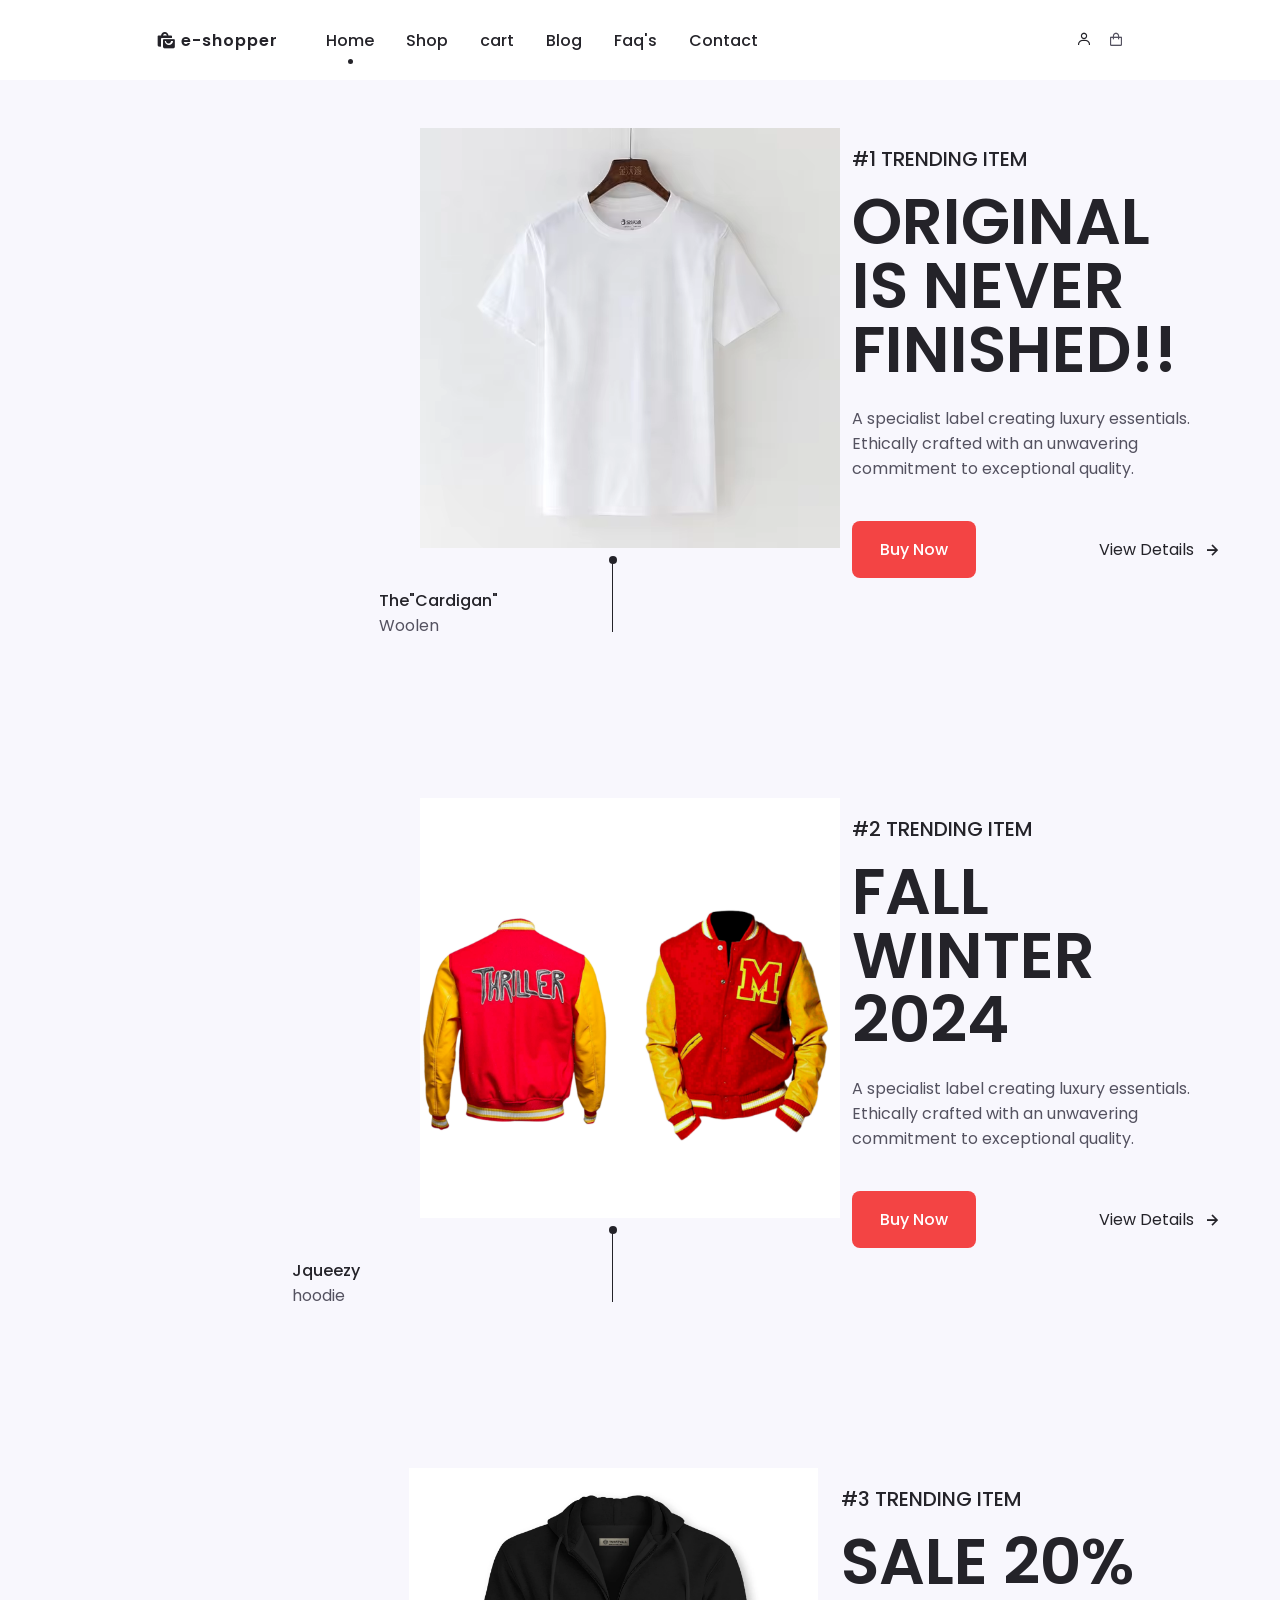
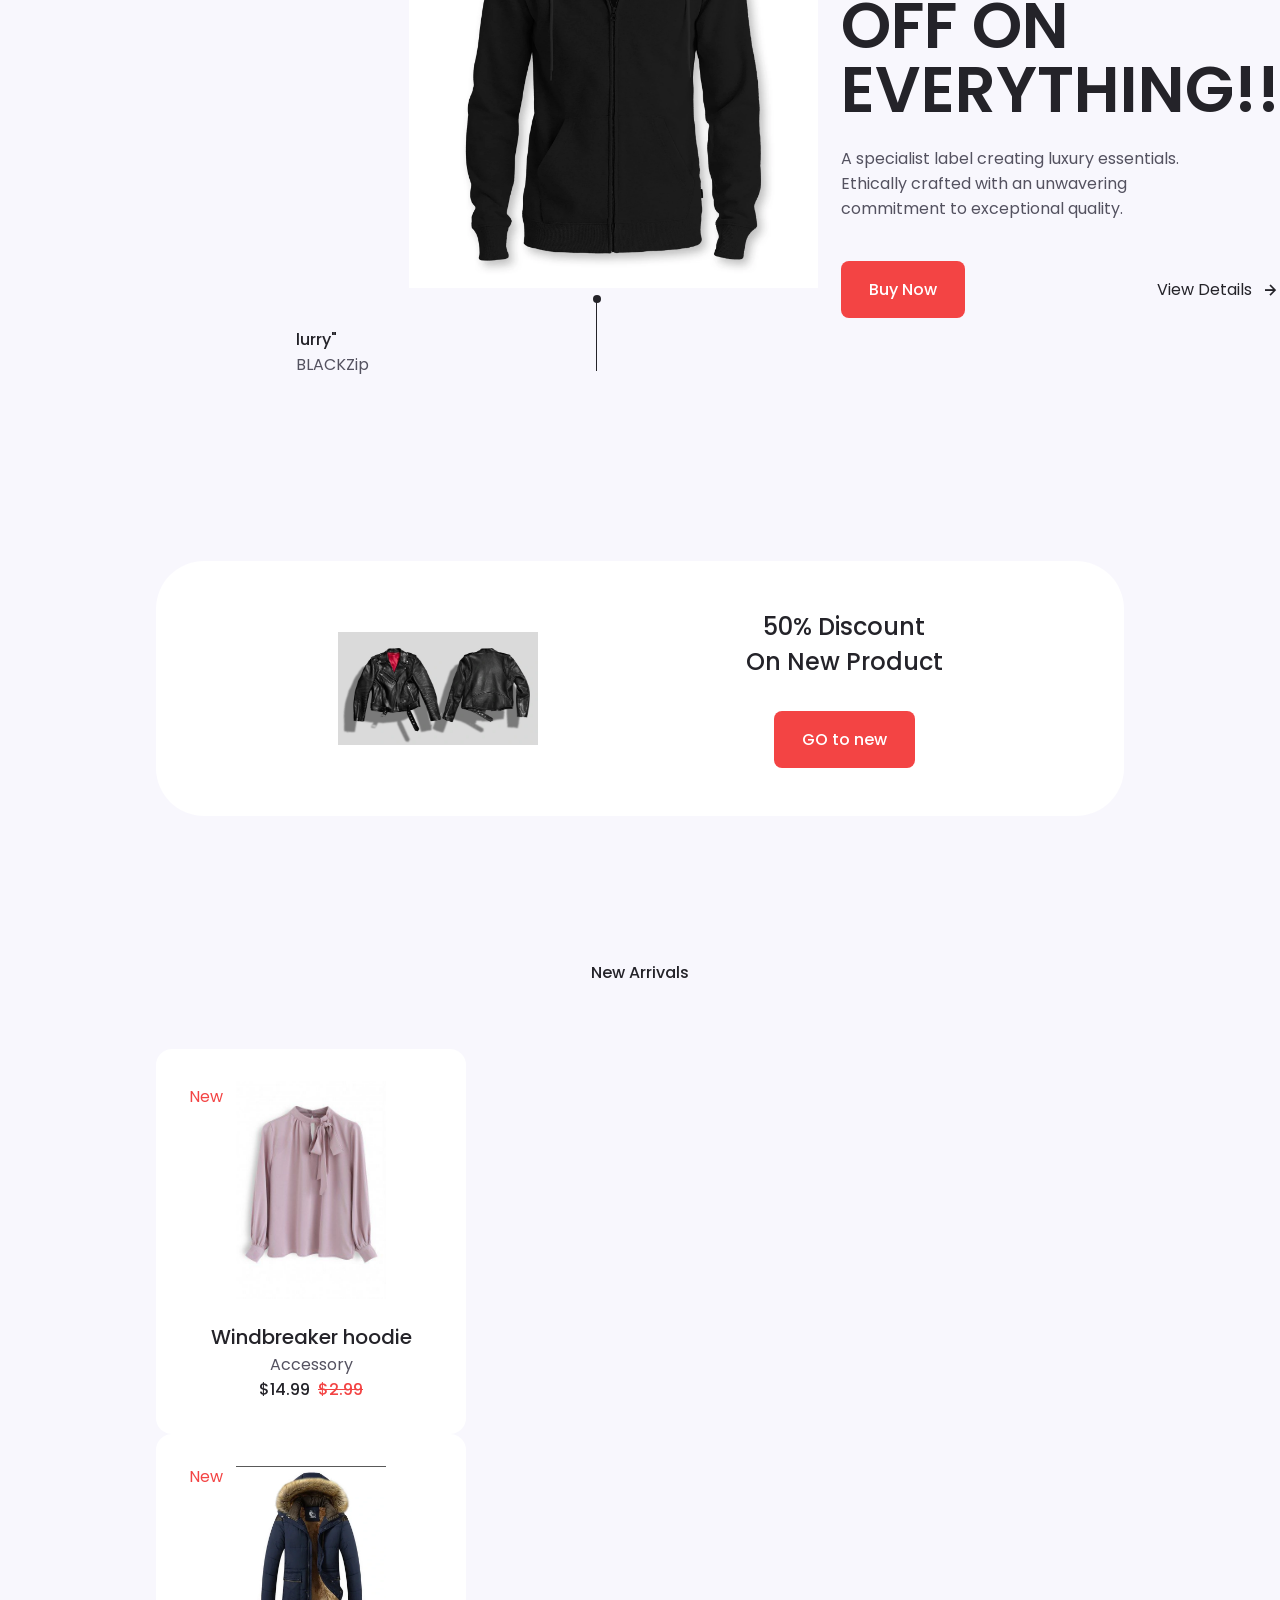
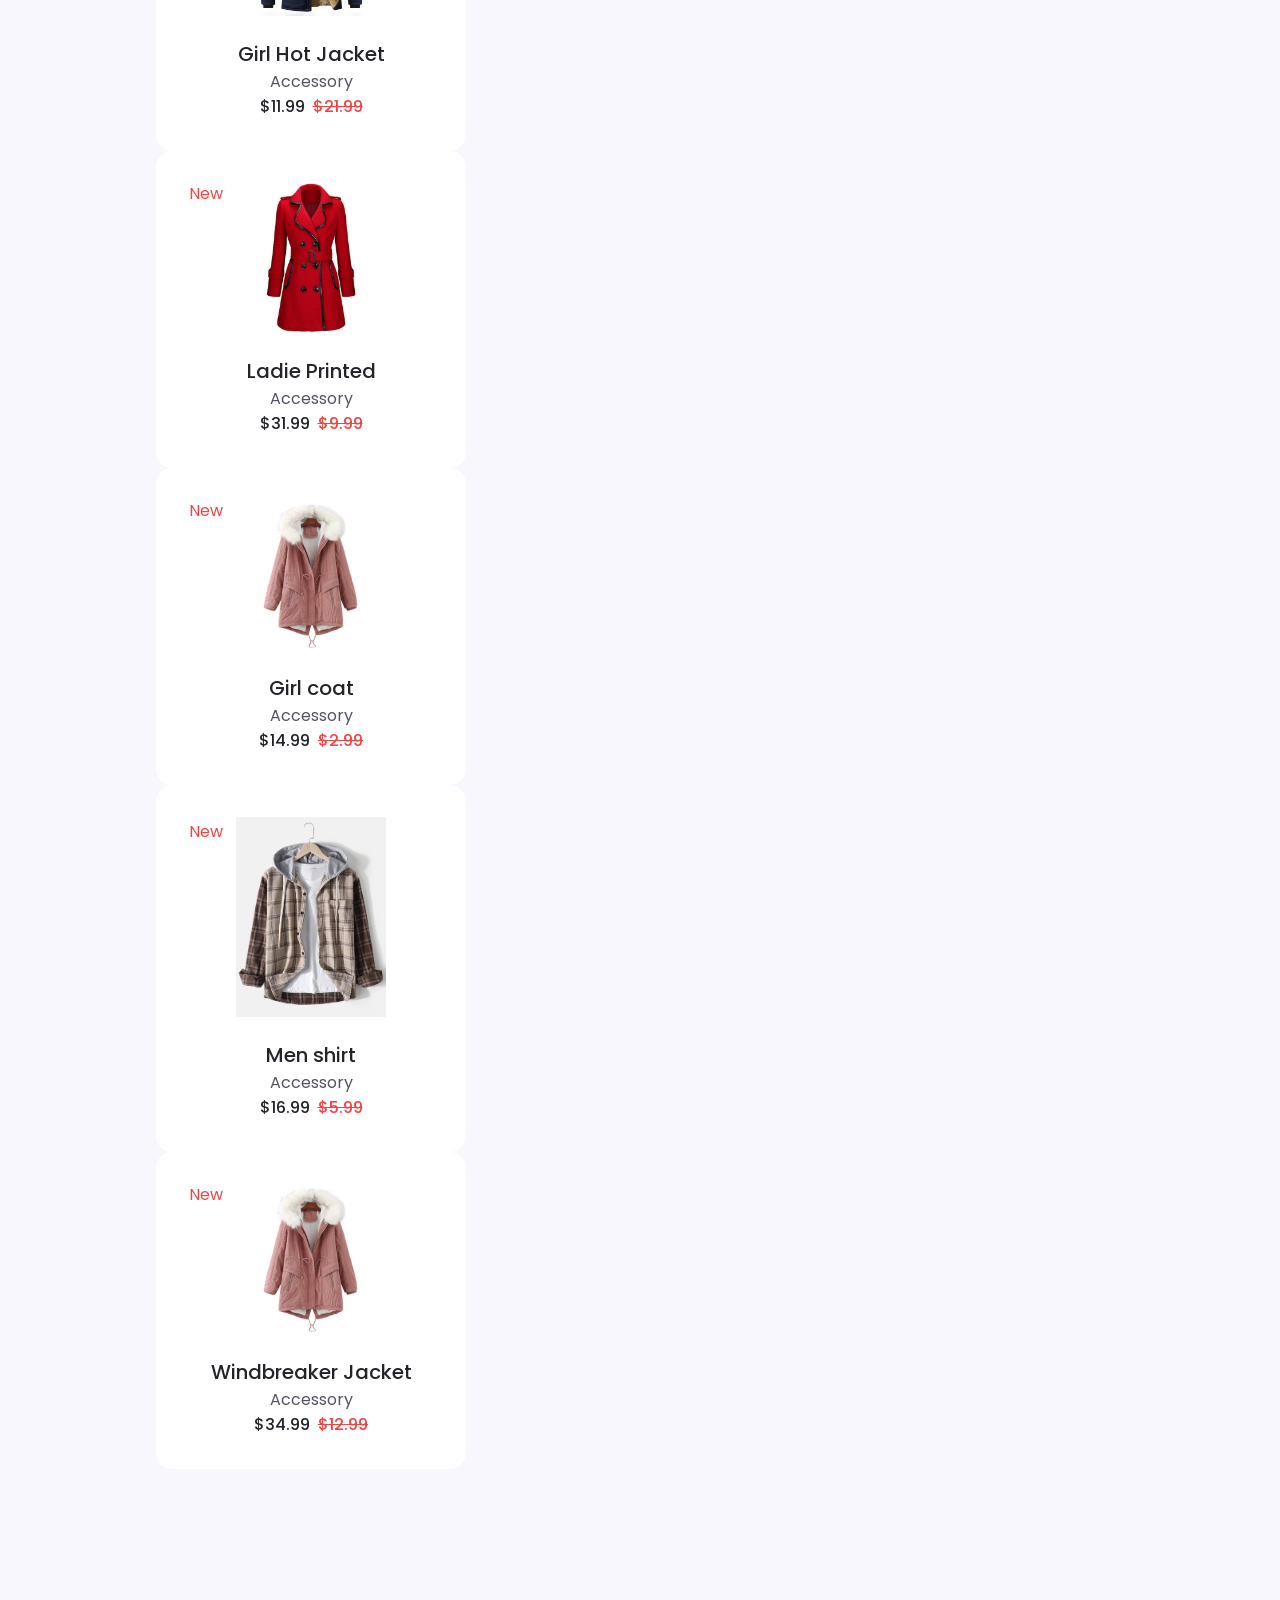
==== index.html @ 0b358f71 "first commit" ====
<!DOCTYPE html>
<html lang="en">
<head>
    <meta charset="UTF-8">
    <meta http -equiv="X-UA-Compatible" content="IE=edge">
    <meta name="viewport" content="width=device-width, initial-scale=1.0">


    <link rel="stylesheet" href="https://cdn.jsdelivr.net/npm/boxicons@latest/css/boxicons.min.css">
    <link rel="stylesheet" href="assets/css/1.css">
    <link rel="stylesheet" href="style.css">
    <link rel="stylesheet" href="color-1.css">
    <link rel="stylesheet" href="assets/css/style.css">
    <link rel="stylesheet" href="assets/css/colors/color-1.css">

    <title>Responsive e-commerce website</title>
</head>
<body>
    
    <header class="header" id="header">
        <nav class="nav container">
            <a href="index.html " class="nav__logo">
                <i class="bx bxs-shopping-bags nav__logo-icon"></i>e-shopper
            </a>
            <div class="nav__menu" id="nav-menu">
                <ul class="nav__list">
                    <li class="nav__item">
                        <a href="index.html" class="nav__link active-link">Home</a>
                    </li>
                    
                    <li class="nav__item">
                        <a href="shop.html" class="nav__link ">Shop</a>
                    </li>

                    <li class="nav__item">
                        <a href="cart.html" class="nav__link ">cart</a>
                    </li>

                    <li class="nav__item">
                        <a href="blog.html" class="nav__link ">Blog</a>
                    </li>

                    <li class="nav__item">
                        <a href="faq.html" class="nav__link ">Faq's</a>
                    </li>

                    <li class="nav__item">
                        <a href="contact.html" class="nav__link ">Contact</a>
                    </li>
                </ul>
            </div>
            <div class="nav__btns">
                <div class="login__toggle" id="login-toggle">
                    <i class="bx bx-user"></i>
                </div>

                <div class="nav__Shop" id="cart-shop">
                    <i class="bx bx-shopping-bag"></i>
                </div>

                <div class="nav__toggle" id="nav-toggle">
                    <i class="bx bx-grid-alt"></i>
                </div>
                
            </div>
        </nav>
    </header>
    <div class="cart" id="cart">
       <i class="bx bx-x cart__close"></i>
       
       <h2 class="cart__title-center">My cart</h2>

       <div class="cart__container">
            <article class="cart__card">
                <div class="cart__box">
                    <img src="./men-woolen-jackets.jpg" alt="" class="cart__img">
                </div>

                <div class="cart__details">
                    <h3 class="cart__title">Windbreaker</h3>
                    <span class="cart__price">$12</span>

                    <div class="cart__amount">
                        <div class="cart__amount-content">
                            <span class="cart__amount-box">
                                <i class="bx bx-minus"></i>
                            </span>

                            <span class="cart__amount-number">1</span>

                            <span class="cart__amount-box">
                                <i class="bx bx-plus"></i>
                            </span>
                        </div>


                        <i class="bx bx-trash-alt cart__amount-trash"></i>
                    </div>                    
                </div>
            </article>

            <article class="cart__card">
                <div class="cart__box">
                    <img src="./BlackZipHoodie.webp" alt="" class="cart__img">
                </div>

                <div class="cart__details">
                    <h3 class="cart__title">cardigan hoodie</h3>
                    <span class="cart__price">$16</span>

                    <div class="cart__amount">
                        <div class="cart__amount-content">
                            <span class="cart__amount-box">
                                <i class="bx bx-minus"></i>
                            </span>

                            <span class="cart__amount-number">1</span>

                            <span class="cart__amount-box">
                                <i class="bx bx-plus"></i>
                            </span>
                        </div>


                        <i class="bx bx-trash-alt cart__amount-trash"></i>
                    </div>                    
                </div>
            </article>
            

            <article class="cart__card">
                <div class="cart__box">
                    <img src="./men design shirt.webp" alt="" class="cart__img">
                </div>

                <div class="cart__details">
                    <h3 class="cart__title">Varnisa</h3>
                    <span class="cart__price">$10</span>

                    <div class="cart__amount">
                        <div class="cart__amount-content">
                            <span class="cart__amount-box">
                                <i class="bx bx-minus"></i>
                            </span>

                            <span class="cart__amount-number">1</span>

                            <span class="cart__amount-box">
                                <i class="bx bx-plus"></i>
                            </span>
                        </div>


                        <i class="bx bx-trash-alt cart__amount-trash"></i>
                    </div>                    
                </div>
            </article>
       </div>

       <div class="cart__prices">
        <span class="cart__prices-item">3item</span>
        <span class="cart__prices-total">$38</span>
       </div>
    </div>

    <!-- ++================LOGIN================ -->
    <div class="login" id="login">
            <i class="bx bx-x login__close" id="login-close"></i>
            
            <h2 class="login__title-center">login</h2>

        <form action="" class="login__form grid">
            <div class="login__content">
                    <label for="" class="login__label"> Email</label>
                    <input type="email" class="login__input">
            </div>

            <div class="login__content">
                    <label for="" class="login__label"> Password</label>
                    <input type="password" class="login__input"> 
            </div>

            <div>
                <a href="#" class="button" > Sign in</a>
            </div>

            <div>
                <p class="signup"> Not a member? <a href="registration.html">Sign up now</a></p>
            </div>
        </form>
    </div>

    


    <main class="main">
        
        <section class="home conatinear">
            <div class="swiper home-swiper">
                <div class="swiper-wrapper">
                    
                    

                    <!-- HOME SWIPER 1 -->
                    <section class="swiper-slide">
                        <div class="home__content grind">
                            <div class="home__group">
                                <img src="./HTB1djnRX1H2gK0jSZFEq6AqMpXa7.avif" alt="" class="home__img">
                                <div class="home__indicator"></div>

                                <div class="home__details-img">
                                    <h4 class="home__details-title "> The"Cardigan"</h4>
                                      <span class="home__details-subtitle">Woolen</span>
                                </div>
                            </div>

 
                            <div class="home__data">
                                <h3 class="home__subtitle">#1 TRENDING ITEM</h3>
                                <h1 class="home__title">ORIGINAL <br>IS NEVER <br> FINISHED!!</h1>
                                <p class="home__description"> A specialist label creating luxury essentials. <br>
                                Ethically crafted with an unwavering <br> commitment to exceptional quality.</p>

                                <div class="home__buttons">
                                    <a href="details.html" class="button"> Buy Now</a>
                                    <a href="details.html" class="button--link button--flex">View Details<i
                                    class="bx bx-right-arrow-alt button__icon"></i></a>
                                </div>
                            </div>
                        </div>
                    </section>

                    <!-- HOME SWIPER 2 -->
                    <section class="swiper-slide"></section>
                        <div class="home__content grind">
                            <div class="home__group">
                                <img src="./meri vali.png" alt="" class="home__img">
                                <div class="home__indicator"></div>

                                <div class="home__details-img">
                                    <h4 class="home__details-title "> Jqueezy</h4>
                                    <span class="home__details-subtitle">hoodie</span>
                                </div>
                            </div>


                            <div class="home__data">
                                <h3 class="home__subtitle">#2 TRENDING ITEM</h3>
                                <h1 class="home__title">FALL <br>WINTER <br> 2024</h1>
                                <p class="home__description"> A specialist label creating luxury essentials. <br>
                                Ethically crafted with an unwavering <br> commitment to exceptional quality.</p>

                                <div class="home__buttons">
                                    <a href="details.html" class="button"> Buy Now</a>
                                    <a href="details.html" class="button--link button--flex">View Details<i
                                    class="bx bx-right-arrow-alt button__icon"></i></a>
                                </div>
                            </div>
                        </div>
                    </section>

                    <!-- HOME SWIPER 3 -->
                    <section class="swiper-slide"></section>
                        <div class="home__content grind">
                            <div class="home__group">
                                <img src="./BlackZipHoodie.webp" alt="" class="home__img">
                                <div class="home__indicator"></div>

                                <div class="home__details-img">
                                    <h4 class="home__details-title "> lurry"</h4>
                                    <span class="home__details-subtitle">BLACKZip</span>
                                </div>
                            </div>


                            <div class="home__data">
                                <h3 class="home__subtitle">#3 TRENDING ITEM</h3>
                                <h1 class="home__title">SALE 20% <br> OFF ON <br> EVERYTHING!!</h1>
                                <p class="home__description"> A specialist label creating luxury essentials. <br>
                                Ethically crafted with an unwavering <br> commitment to exceptional quality.</p>

                                <div class="home__buttons">
                                    <a href="details.html" class="button"> Buy Now</a>
                                    <a href="details.html" class="button--link button--flex">View Details<i
                                    class="bx bx-right-arrow-alt button__icon"></i></a>
                                </div>
                            </div>
                        </div>
                    </section>
                </div>  

                <div class="swiper-pagination"></div>                
            </div>
            <script src="https://cdn.jsdelivr.net/npm/swiper@11/swiper-bundle.min.js"></script>
        </section>

        <!-- DISCOUNT -->
         <section class="discount section">
            <div class="discount__container  container grid">
                <img src="./classic-black-leather-bikers-jacket-600nw-529695178.webp" alt="" class="discount__img">

                <div class="discount__data">
                    <h2 class="discount__title">50% Discount <br> On New  Product</h2>
                    <a href="#" class="button"> GO to new</a>
                </div>
            </div>
         </section>


         <!-- NEW ARRIVALS -->
            <section class="new section">
            <h2 class="section__title">New Arrivals</h2>

            <div class="new__container container">
                <div class="swiper new-swiper">
                    <div class="swiper-wrapper">
                    <!-- NEW CONTENT 1 -->
                    <div class="new__content  swiper-slide">
                        <div class="new__tag">New</div>
                        <img src="./ladies-top-6.jpg" alt="" class="new__img">
                        <h3 class="new__title">Windbreaker hoodie</h3>
                        <span class="new__subtitle">Accessory  <br></span>

                        <div class="new__prices">
                            <span class="new__price">$14.99</span>
                            <span class="new__discount">$2.99</span>
                        </div>

                        <a href="details.html" class="button new__button">
                            <i class="bx bx-cart-alt new__icon"></i>
                        </a>
                    </div>
                     <!-- NEW CONTENT 2 -->
                     <div class="new__content swiper-slide">
                        <div class="new__tag">New</div>
                        <img src="./m_wp_6449bb824bc6559da5147080.webp" alt="" class="new__img">
                        <h3 class="new__title">Girl Hot Jacket</h3>
                        <span class="new__subtitle">Accessory  <br></span>

                        <div class="new__prices">
                            <span class="new__price">$11.99</span>
                            <span class="new__discount">$21.99</span>
                        </div>

                        <a href="details.html" class="button new__button">
                            <i class="bx bx-cart-alt new__icon"></i>
                        </a>
                    </div>
                     <!-- NEW CONTENT 3 -->
                     <div class="new__content swiper-slide">
                        <div class="new__tag">New</div>
                        <img src="./printed-ladies-lower-500x500.webp" alt="" class="new__img">
                        <h3 class="new__title">Ladie Printed</h3>
                        <span class="new__subtitle">Accessory  <br></span>

                        <div class="new__prices">
                            <span class="new__price">$31.99</span>
                            <span class="new__discount">$9.99</span>
                        </div>

                        <a href="details.html" class="button new__button">
                            <i class="bx bx-cart-alt new__icon"></i>
                        </a>
                    </div>
                     <!-- NEW CONTENT 4 -->
                     <div  class="new__content swiper-slide">
                        <div class="new__tag">New</div>
                        <img src="./Winter-Women-prime-S-Wool-Collar-Plush-Cotton-Jacket-Ladies-Pink-Coats.webp" alt="" class="new__img">
                        <h3 class="new__title">Girl coat</h3>
                        <span class="new__subtitle">Accessory  <br></span>

                        <div class="new__prices">
                            <span class="new__price">$14.99</span>
                            <span class="new__discount">$2.99</span>
                        </div>

                        <a href="details.html" class="button new__button">
                            <i class="bx bx-cart-alt new__icon"></i>
                        </a>
                    </div>
                     <!-- NEW CONTENT 5 -->
                     <div class="new__content swiper-slide">
                        <div class="new__tag">New</div>
                        <img src="./men design shirt.webp" alt="" class="new__img">
                        <h3 class="new__title">Men shirt</h3>
                        <span class="new__subtitle">Accessory  <br></span>

                        <div class="new__prices">
                            <span class="new__price">$16.99</span>
                            <span class="new__discount">$5.99</span>
                        </div>

                        <a href="details.html" class="button new__button">
                            <i class="bx bx-cart-alt new__icon"></i>
                        </a>
                    </div>
                     <!-- NEW CONTENT 6 -->
                     <div class="new__content swiper-slide">
                        <div class="new__tag" >New</div>
                        <img src="./Winter-Women-prime-S-Wool-Collar-Plush-Cotton-Jacket-Ladies-Pink-Coats.webp" alt="" class="new__img">
                        <h3 class="new__title">Windbreaker Jacket</h3>
                        <span class="new__subtitle">Accessory  <br></span>

                        <div class="new__prices">
                            <span class="new__price">$34.99</span>
                            <span class="new__discount">$12.99</span>
                        </div>

                        <a href="details.html" class="button new__button">
                            <i class="bx bx-cart-alt new__icon"></i>
                        </a>
                    </div>
                </div>
            </div>
            </section>


         <!-- Steps -->
          <section class="steps section container">

            
          </section>
          




    </main>


    <script src="assets/js/1.js"></script>
    <script src="script.js"></script>

    <script src="assets/js/main.js"></script>
</body>
</html>
---- style.css ----
@import url('https://fonts.googleapis.com/css?family=Poppins:wght@400;500;600;900&display=swap');
:root {
    --header-height: 3.5rem;

    
    --title-color: hsl(250, 8%, 15%);
    --text-color: hsl(250, 8%, 35%);
    --body-color: hsl(250, 60%, 98%);
    --container-color:#fff;
    --shadow:  hsla(0, 0%, 15%, 1);
    --body-font: 'Poppins', sans-serif;
    --biggest-font-size: 4rem;
    --hl-font-size: 2.25rem;
    --h2-font-size: 1.5rem;
    --h3-font-size: 1.25rem;
    --normal-font-size: 1rem;
    --small-font-size: 875rem;
    --smaller-font-size: 813rem;
    --font-medium:500;
    --font-bold:600;
    --mb-0-5: .5rem;
    --mb-0-75: .75rem;
    --mb-1: 1rem;
    --mb-1-5: 1.5rem;
    --mb-2: 2rem;
    --mb-2-5: 2.5rem;
    --mb-3: 3rem;
    --z-tooltip: 10;
    --z-fixed: 100;

}
@media screen and (max-width: 992px) {
    :root {
        --biggest-font-size: 2rem;
        --hi-font-size: 1.5rem;
        --h2-font-size: 1.25rem;
        --h3-font-size: 1rem;
        --normal-font-size: 938rem;
        --small-font-size: 813rem;
        --smaller-font-size:.75rem
    }
}

*{
    margin : 0;
    padding: 0;
    box-sizing: border-box; 
}
html{
    scroll-behavior: smooth;
}


body,
button,
input {
    font-family: var(--body-font);
    font-size: var(--normal-font-size);
}
body {
    background-color: var(--body-color);
    color: var(--text-color);

}

h1, h2, h3,h4 {
    color: var(--title-color);
    font-weight: var(--font-medium);
}

ul {
list-style: none;
}

a{
    text-decoration: none;
}

img{
    max-width: 100%;
    height: auto;
}

button{
    cursor: pointer;
}

button,
input{
    border: none;
    outline: none;
}

.section{
    padding: 7rem 0 2rem;
}

.section__title,
.breadcrumb__title{
    font-size: var(--h1-font-size);
}

.section__title,
.breadcrumb__subtitle{
    margin-bottom: var(--mb-3);
}

.section__title,
.breadcrumb__title,
.breadcrumb__subtitle{
    text-align: center;
}

/*============================layout================= */
.container{
    max-width: 968px;
    margin-left: auto;
    margin-right: auto;
}

.grid{
    display: grid;
}



/*============================HEADER SECTION================= */


.header{
    width: 100%;
    background: transparent;
    position: fixed;
    top: 0;
    left: 0;
    z-index: var(--z-fixed);
    background-color: #fff;
}

/* ==================NAV====================== */

.nav{
    height: calc(var(--header-height) + 1.5rem);
    display: flex;
    justify-content: space-between;
    align-items: center;
    column-gap: 3rem;
}


.login__toggle,
.nav__logo,
.nav__toggle,
.nav__shop{
    color: var(--title-color);
}

.nav__logo{
    text-transform: lowercase;
    font-weight: var(--font-bold);
    letter-spacing: 1px;
    display: inline-flex;
    align-items: center;
    column-gap: .25rem;
}

.nav__logo-icon{
    font-size: 1.25rem;
}

.nav__btns{
    display: flex;
    align-items: center;
    column-gap: 1rem;
    margin-left: auto;
}


.nav__toggle,
.nav__toggle,
.nav__shop {
    font-size: 1.25rem;
    cursor: pointer;
}


.nav__list{
    display: flex;
    align-items: center;
    column-gap: 2rem;
}

.nav__link{
    color: var(--title-color);
    font-weight: var(--font-medium);
    font-size: var(--normal-font-size);
    transition: .3s;
}

.nav__link:hover{
    color: var(--first-color );
}

.nav__toggle{
    display: none;
}

.active-link{
    position: relative;
}
.scroll-header{
    background-color: var(--body-color);
    box-shadow: 0 1px 4px var(--shadow) ;
}

.active-link::before{
    content: '';
    position: absolute;
    bottom: -.75rem;
    left:45%;
    width: 5px;
    height: 5px;
    background: var(--title-color);
    border-radius: 50% ;

}


/*home section   */

.home__content {
    padding: 9rem 0 2rem;
    display: flex;
    grid-template-columns: repeat(2,1fr);
    column-gap: 3rem;
}

.home__group{
    display: grid;
    position: relative;
    padding-top: 2rem;
}

.home__img{
    margin-bottom: 10%;
    height: 420px;
    margin-left: 100%;
    transform: translateY(-3rem);
    justify-content: center;
}
.home__data{
    margin-left: 30% ;
}


.home__indicator{
    width: 8px;
    height: 8px;
    margin-left: 100%;
    margin-top: 40%;
    background: var(--title-color);
    border-radius: 50%;
    position: absolute;
    bottom: 15%;
    left: 45%;
}

.home__indicator::after{
    margin-left: 20%;
    content: '';
    position: absolute;
    margin-top: 15%;
    width: 1px;
    height: 75px;
    background: var(--title-color);
    top: 0;
    right: 45%;
}

.home__details-img {
    position: absolute;
    bottom: 0;
    right: 58%;
}

.home__details-title,
.home__details-subtitle{
    /* display: block;
    font-size: var(--small-font-size);
    text-align: right; */
    margin-left: 270%;
}



.home__subtitle {
    font-size: var(--h3-font-size);
    text-transform: uppercase;
    margin-bottom: var(--mb-1);
}

.home__title{
    font-size: var(--biggest-font-size);
    font-weight: var(--font-bold);
    line-height: 100%;
    margin-bottom: var(--mb-1-5);
}

.home__description{
    margin-bottom: var(--mb-2-5);
    padding-right:2rem;
}


.home__buttons{
    display: flex;
    justify-content: space-between;
}

/* =======BUTTONS++++++++++++++==== */
.button {
    display: inline-block;
    background: var(--first-color);
    color: #fff;
    padding: 1rem 1.75rem;
    border-radius: .5rem;
    font-weight: var(--font-medium);
    transition: .3s;
}

.button:hover{
    background: var(--first-color-alt);
}

.button__icon{
    font-size: 1.25rem;
}

.button--link{
    color: var(--title-color);
}

.button--flex{
    display: inline-flex;
    align-items: center;
    column-gap: .5rem;
}

/* ==============CART=============== */

.cart{
    position: fixed;
    background-color: var(--body-color);
    z-index: var(--z-fixed);
    width: 420px;
    box-shadow: -2px 0 4px var(--shadow);
    height: 100%;
    top: 0;
    right: -100%;
    padding: 3.5rem 2rem;
    transition: .4s;
}

.cart__title-center{
    font-size: var(--h2-font-size);
    text-align: center;
    margin-bottom: var(--mb-3);
}

.cart__close{
    font-size: 2rem;
    color: var(--title-color);
    position: absolute;
    top: 1.25rem;
    right: .9rem;
    cursor: pointer;
}

.cart__container {
    display: grid;
    row-gap: 1.5rem;
}

.cart__card{
    display: flex;
    align-items: center;
    column-gap: 1rem;
}

.cart__box{
    background-color: var(--container-color);
    padding: .75 1.25rem;
    display: flex;
    align-items: center;
}

.cart__img{
    width: 85px;
}

.cart__title{
    font-size: var(--normal-font-size);
    margin-bottom: var(--mb-0-5);
}

.cart__price{
    display: block;
    /* font-size: var(--small-font-size); */
    color: var(--first-color);
    margin-bottom: var(--mb-1-5);
}

.cart__amount,
.cart__amount-content{
    display: flex;
    align-items: center;
}


.cart__amount{
    column-gap: 3rem;
}

.cart__amount-content {
    column-gap: 1rem;
}


.cart__amount-box {
    display: inline-flex;
    padding: .25rem;
    background: var(--container-color);
    cursor: pointer;
}

.cart__amount-trash{
    font-size: 1.15rem;
    color: var(--first-color);
    cursor: pointer;

}

.cart__prices {
    margin-top: 6rem;
    display: flex;
    align-items: center;
    justify-content: space-between;
}

.cart__prices-item,
.cart__prices-total{
    color: var(--title-color);
}

.cart__prices_item{
    font-size: var(--small-font-size);
}

.cart__prices-total{
    font-size:var(--h3-font-size) ;
    font-weight: var(--font-medium);
}


.show-cart{
    right: 0;
}

/* ===============SHOW LOGIN============ */

.show-login{
    right: 0;
}

/* ===========LOGIN======== */


.login {
    position: fixed;
    background-color: var(--body-color);
    z-index: var(--z-fixed);
    width: 420px;
    box-shadow: -2px 0 4px var(--shadow);
    height: 100%;
    top: 0;
    right: -100%;
    padding: 3.5rem 2rem;
    transition: .4s;
}

.login__title-center{
    font-size: var(--h2-font-size);
    text-align: center;
    margin-bottom: var(--mb-3);
}

.login__close{
    font-size: 2rem;
    color: var(--title-color);
    position: absolute;
    top: 1.25rem;
    right: .9rem;
    cursor: pointer;
}

.login__form{
    row-gap: 1.5rem;
}

.login__content{
    background: var(--container-color);
    border-radius: .5rem;
    padding: .75rem 1rem .25rem;
}

.login__input{
    width: 100%;
    background: var(--container-color);
    color: var(--text-color);
    font-size: var(--normal-font-size);
    padding: .25rem .5rem.5rem 0;
}

.signupsignup {
    color: var(--title-color);
    font-size: var(--small-font-size);
    font-weight: var(--font-medium);
}
.signup a{
    color: var(--first-color);
}



/* swipper class */

.swiper-pagination{
    position: initial;
    margin-top: var(--mb-2-5);
}

.swiper-pagination-bullet{
    width: 5px;
    height: 5px;
    background: var(--title-color);
    opacity: 1;
}

.swiper-pagination-horizontal.swiper-pagination-bullet.swiper-pagination-bullet {
    margin: 0.5rem;
}

.swiper-pagination-bullet-active {
    width: 1.5rem;
    height: 5px;
    border-radius: .5rem;
}

/* discount ss */

.discount__container {
    grid-template-columns: repeat(2,max-content);
    justify-content: center;
    align-items: center;
    column-gap: 7rem;
    background-color: var(--container-color);
    padding: 3rem 0;
    border-radius: 3rem ;
}

.discount__img{
    width: 200px;
}

.discount__data {
    padding-left: 6rem;
    text-align: center;
}

.discount__title{
     font-size: var(--h2-font-size);
     margin-bottom: var(--mb-2);
}


/* NEW ARRIVALS SECTION */

.new__container{
    padding-top: 1rem;
}

.new__img{
    width: 150px;
    margin-bottom: var(--mb-1);
    transition: .3s;
}

.new__content {
    position: relative;
    background-color: var(--container-color);
    width: 310px;
    padding: 2rem 0;
    border-radius: 1rem;
    text-align: center;
    overflow: hidden;
}

.new__tag{
    position: absolute;
    top: 8%;
    left: 8%;
    /* background-color: var(--first-color); */
    color: var(--first-color);
    /* font-size: var(--small-font-size); */
    padding: .25rem .5rem;
    border-radius: .25rem;
}


.new__title{
    font-size: var(--h3-font-size);
    font-weight: var(--font-medium);
}

.new__subtitile{
    display: block;
    font-size: var(--h1-font-size);
    margin-bottom: var(--mb-1);
}

.new__prices {
    display: inline-flex;
    align-items: center;
    column-gap: .5rem;
}

.new__prices{
    font-weight: var(--font-medium);
    color: var(--title-color);
}

.new__discount{
    color: var(--first-color);
    /* font-size: var(--small-font-size); */
    text-decoration: line-through;
    font-weight: var(--font-medium);
}

.new__button{
    display: inline-flex;
    padding: .5rem;
    border-radius: .25rem .25rem .75rem .25rem;
    position: absolute;
    bottom: 0;
    right: -3rem;
}

.new__icon{
    font-size: 1.25rem;

}

.new__content:hover .new__img{
    transform: translateY(-.5rem);
}
.new__content:hover .new__button{
    right: 0;
}
---- color-1.css ----
:root
{
    --hue:0;
    --first-color:hsl(var(--hue),88%,61%);
    --first-color-alt:hsl(var(--hue),88%,58%)
}
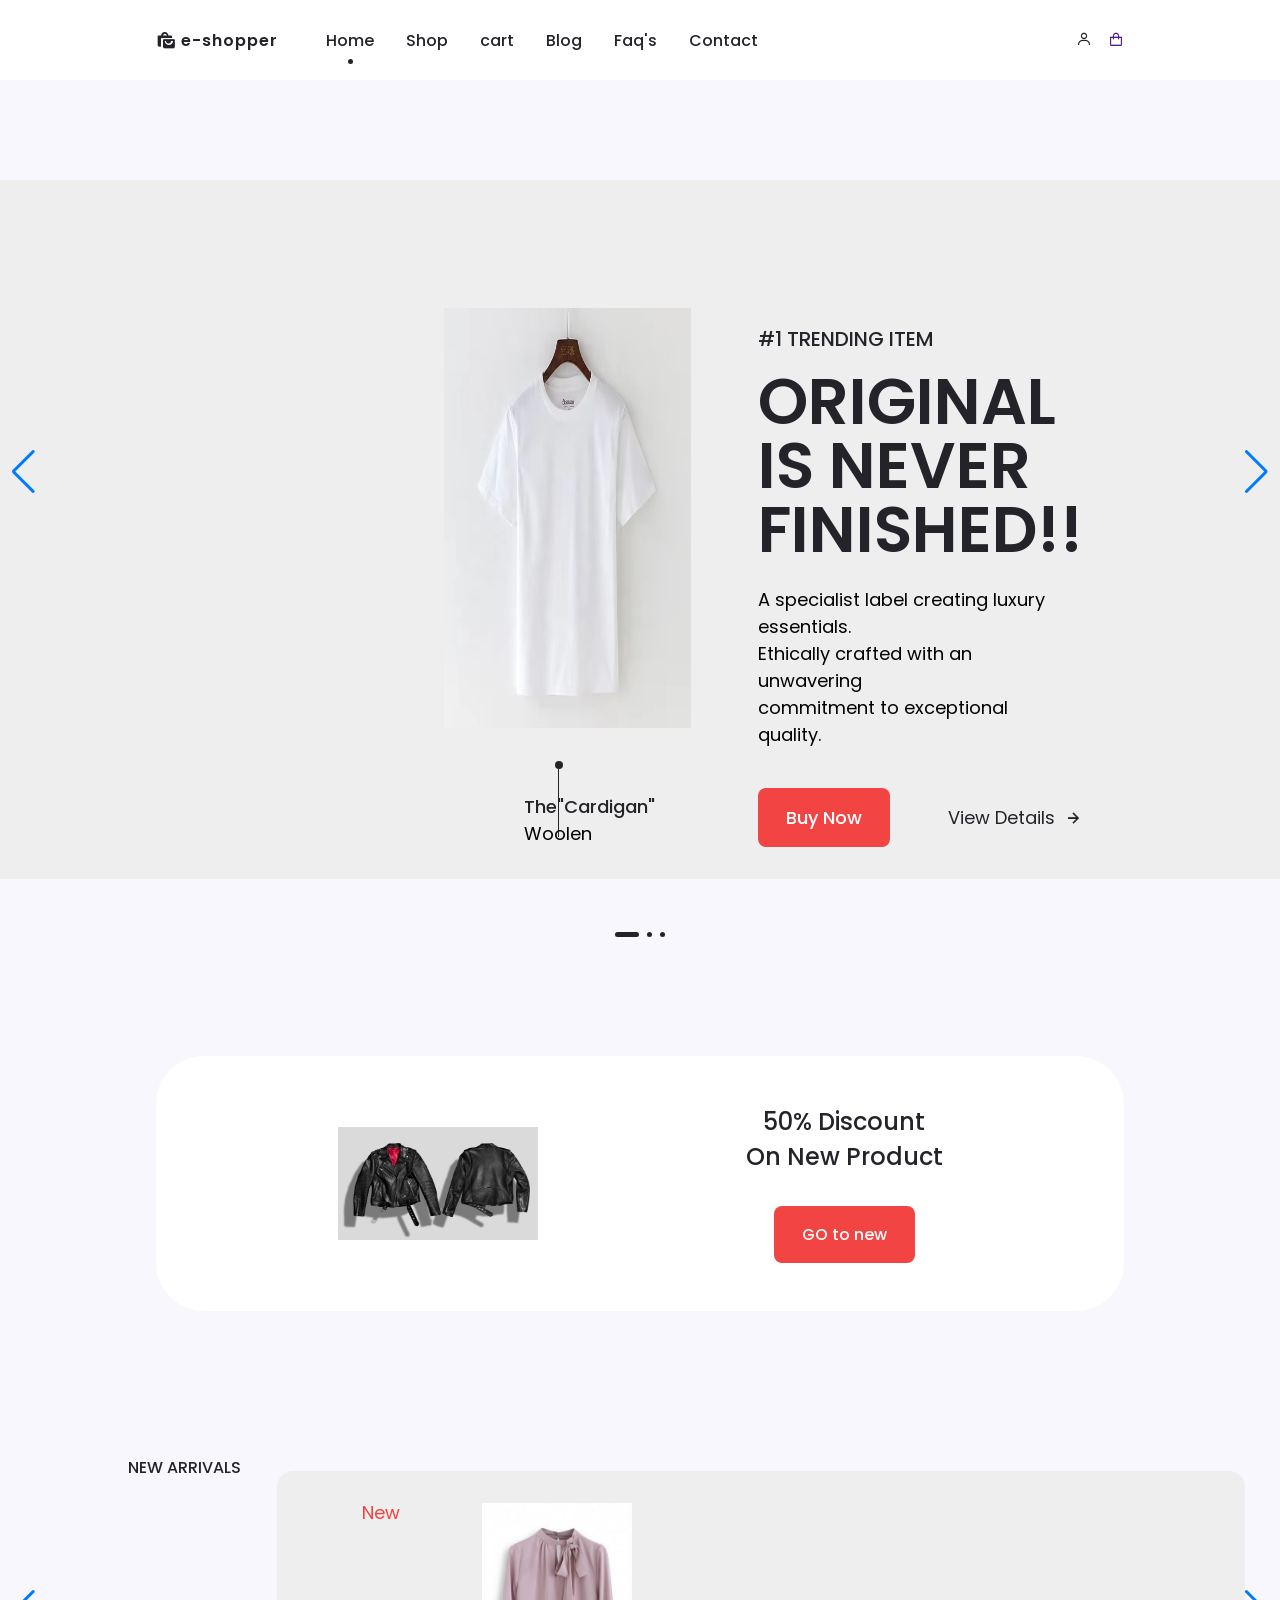
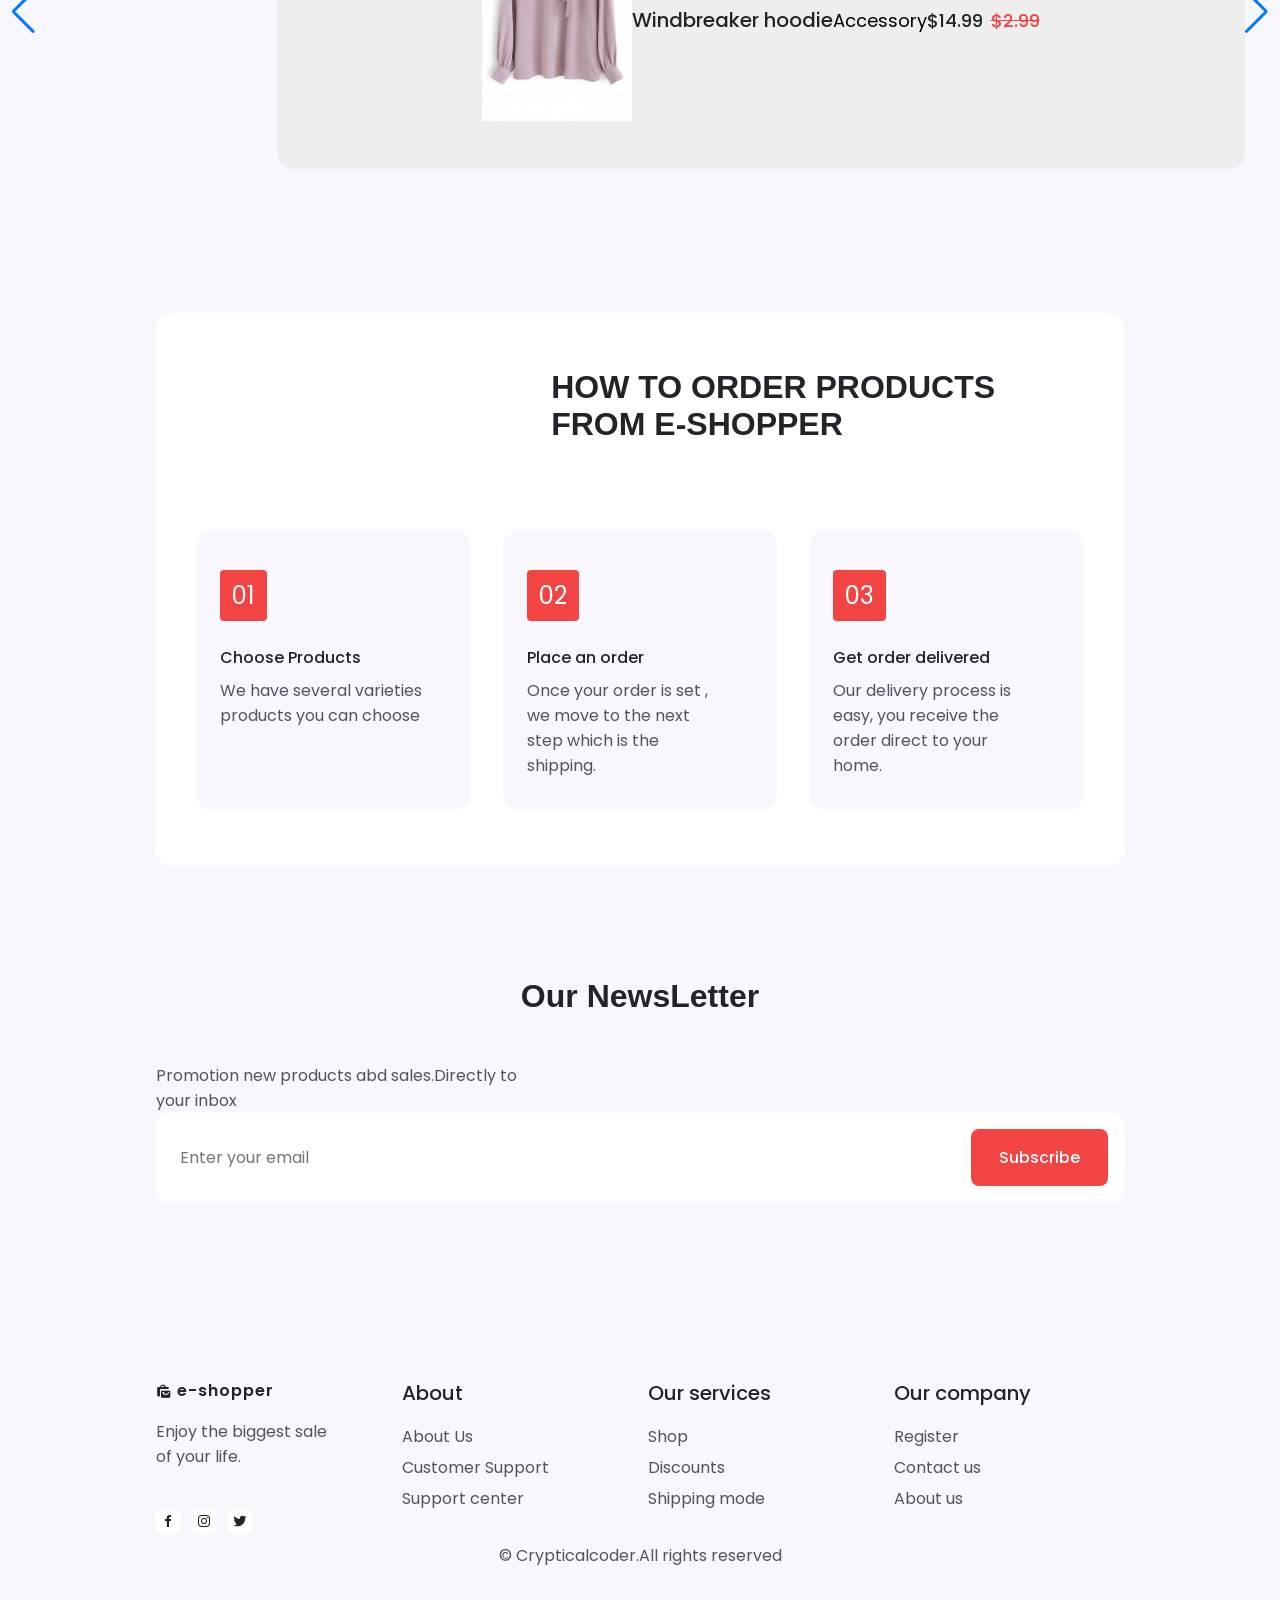
==== commit b136af77: "initial commit" ====
--- a/index.html
+++ b/index.html
@@ -4,10 +4,10 @@
     <meta charset="UTF-8">
     <meta http -equiv="X-UA-Compatible" content="IE=edge">
     <meta name="viewport" content="width=device-width, initial-scale=1.0">
-
-
     <link rel="stylesheet" href="https://cdn.jsdelivr.net/npm/boxicons@latest/css/boxicons.min.css">
     <link rel="stylesheet" href="assets/css/1.css">
+    <link rel="stylesheet" href="https://cdn.jsdelivr.net/npm/swiper@11/swiper-bundle.min.css">
+
     <link rel="stylesheet" href="style.css">
     <link rel="stylesheet" href="color-1.css">
     <link rel="stylesheet" href="assets/css/style.css">
@@ -15,6 +15,18 @@
 
     <title>Responsive e-commerce website</title>
 </head>
+<style>        .swiper {
+    width: 100%;
+    height: 100%;
+}
+.swiper-slide {
+    display: flex;
+    justify-content: center;
+    align-items: center;
+    background-color: #eee;
+    font-size: 18px;
+    color: #000;
+}</style>
 <body>
     
     <header class="header" id="header">
@@ -55,7 +67,7 @@
                 </div>
 
                 <div class="nav__Shop" id="cart-shop">
-                    <i class="bx bx-shopping-bag"></i>
+                    <a href=""><i class="bx bx-shopping-bag"></i></a>
                 </div>
 
                 <div class="nav__toggle" id="nav-toggle">
@@ -73,7 +85,7 @@
        <div class="cart__container">
             <article class="cart__card">
                 <div class="cart__box">
-                    <img src="./men-woolen-jackets.jpg" alt="" class="cart__img">
+                    <img src="./images/men-woolen-jackets.jpg" alt="" class="cart__img">
                 </div>
 
                 <div class="cart__details">
@@ -101,7 +113,7 @@
 
             <article class="cart__card">
                 <div class="cart__box">
-                    <img src="./BlackZipHoodie.webp" alt="" class="cart__img">
+                    <img src="./images/BlackZipHoodie.webp" alt="" class="cart__img">
                 </div>
 
                 <div class="cart__details">
@@ -130,7 +142,7 @@
 
             <article class="cart__card">
                 <div class="cart__box">
-                    <img src="./men design shirt.webp" alt="" class="cart__img">
+                    <img src="./images/men design shirt.webp" alt="" class="cart__img">
                 </div>
 
                 <div class="cart__details">
@@ -189,115 +201,120 @@
             </div>
         </form>
     </div>
-
+    <main class="main">
+        <div class="swiper">
+            <div class="swiper-wrapper" style="margin-top: 20vh;">
+                <section class="swiper-slide">
+                    <div class="home__content grind">
+                        <div class="home__group">
+                            <img src="./images/HTB1djnRX1H2gK0jSZFEq6AqMpXa7.avif" alt="" class="home__img">
+                            <div class="home__indicator"></div>
+
+                            <div class="home__details-img">
+                                <h4 class="home__details-title "> The"Cardigan"</h4>
+                                  <span class="home__details-subtitle">Woolen</span>
+                            </div>
+                        </div>
+
+
+                        <div class="home__data">
+                            <h3 class="home__subtitle">#1 TRENDING ITEM</h3>
+                            <h1 class="home__title">ORIGINAL <br>IS NEVER <br> FINISHED!!</h1>
+                            <p class="home__description"> A specialist label creating luxury essentials. <br>
+                            Ethically crafted with an unwavering <br> commitment to exceptional quality.</p>
+
+                            <div class="home__buttons">
+                                <a href="details.html" class="button"> Buy Now</a>
+                                <a href="details.html" class="button--link button--flex">View Details<i
+                                class="bx bx-right-arrow-alt button__icon"></i></a>
+                            </div>
+                        </div>
+                    </div>
+                </section>
+                <section class="swiper-slide">
+                <div class="home__content grind">
+                    <div class="home__group">
+                        <img src="./images/meri vali.png" alt="" class="home__img">
+                        <div class="home__indicator"></div>
+
+                        <div class="home__details-img">
+                            <h4 class="home__details-title "> Jqueezy</h4>
+                            <span class="home__details-subtitle">hoodie</span>
+                        </div>
+                    </div>
+
+
+                    <div class="home__data">
+                        <h3 class="home__subtitle">#2 TRENDING ITEM</h3>
+                        <h1 class="home__title">FALL <br>WINTER <br> 2024</h1>
+                        <p class="home__description"> A specialist label creating luxury essentials. <br>
+                        Ethically crafted with an unwavering <br> commitment to exceptional quality.</p>
+
+                        <div class="home__buttons">
+                            <a href="details.html" class="button"> Buy Now</a>
+                            <a href="details.html" class="button--link button--flex">View Details<i
+                            class="bx bx-right-arrow-alt button__icon"></i></a>
+                        </div>
+                    </div>
+                </div>
+            </section>
+            <section class="swiper-slide">
+            <div class="home__content grind">
+                <div class="home__group">
+                    <img src="./images/meri vali.png" alt="" class="home__img">
+                    <div class="home__indicator"></div>
+
+                    <div class="home__details-img">
+                 
+                    </div>
+                </div>
+
+
+                <div class="home__data">
+                    <h3 class="home__subtitle">#3 TRENDING ITEM</h3>
+                    <h1 class="home__title">SALE 20% <br> OFF ON <br> EVERYTHING!!</h1>
+                    <p class="home__description"> A specialist label creating luxury essentials. <br>
+                    Ethically crafted with an unwavering <br> commitment to exceptional quality.</p>
+
+                    <div class="home__buttons">
+                        <a href="details.html" class="button"> Buy Now</a>
+                        <a href="details.html" class="button--link button--flex">View Details<i
+                        class="bx bx-right-arrow-alt button__icon"></i></a>
+                    </div>
+                </div>
+            </div>
+        </section>                <!-- Add more slides here -->
+            </div>
+            <!-- Add Pagination -->
+            <div class="swiper-pagination"></div>
+            <!-- Add Navigation -->
+            <div class="swiper-button-next"></div>
+            <div class="swiper-button-prev"></div>
+        </div>
     
-
-
-    <main class="main">
-        
-        <section class="home conatinear">
-            <div class="swiper home-swiper">
-                <div class="swiper-wrapper">
-                    
-                    
-
-                    <!-- HOME SWIPER 1 -->
-                    <section class="swiper-slide">
-                        <div class="home__content grind">
-                            <div class="home__group">
-                                <img src="./HTB1djnRX1H2gK0jSZFEq6AqMpXa7.avif" alt="" class="home__img">
-                                <div class="home__indicator"></div>
-
-                                <div class="home__details-img">
-                                    <h4 class="home__details-title "> The"Cardigan"</h4>
-                                      <span class="home__details-subtitle">Woolen</span>
-                                </div>
-                            </div>
-
- 
-                            <div class="home__data">
-                                <h3 class="home__subtitle">#1 TRENDING ITEM</h3>
-                                <h1 class="home__title">ORIGINAL <br>IS NEVER <br> FINISHED!!</h1>
-                                <p class="home__description"> A specialist label creating luxury essentials. <br>
-                                Ethically crafted with an unwavering <br> commitment to exceptional quality.</p>
-
-                                <div class="home__buttons">
-                                    <a href="details.html" class="button"> Buy Now</a>
-                                    <a href="details.html" class="button--link button--flex">View Details<i
-                                    class="bx bx-right-arrow-alt button__icon"></i></a>
-                                </div>
-                            </div>
-                        </div>
-                    </section>
-
-                    <!-- HOME SWIPER 2 -->
-                    <section class="swiper-slide"></section>
-                        <div class="home__content grind">
-                            <div class="home__group">
-                                <img src="./meri vali.png" alt="" class="home__img">
-                                <div class="home__indicator"></div>
-
-                                <div class="home__details-img">
-                                    <h4 class="home__details-title "> Jqueezy</h4>
-                                    <span class="home__details-subtitle">hoodie</span>
-                                </div>
-                            </div>
-
-
-                            <div class="home__data">
-                                <h3 class="home__subtitle">#2 TRENDING ITEM</h3>
-                                <h1 class="home__title">FALL <br>WINTER <br> 2024</h1>
-                                <p class="home__description"> A specialist label creating luxury essentials. <br>
-                                Ethically crafted with an unwavering <br> commitment to exceptional quality.</p>
-
-                                <div class="home__buttons">
-                                    <a href="details.html" class="button"> Buy Now</a>
-                                    <a href="details.html" class="button--link button--flex">View Details<i
-                                    class="bx bx-right-arrow-alt button__icon"></i></a>
-                                </div>
-                            </div>
-                        </div>
-                    </section>
-
-                    <!-- HOME SWIPER 3 -->
-                    <section class="swiper-slide"></section>
-                        <div class="home__content grind">
-                            <div class="home__group">
-                                <img src="./BlackZipHoodie.webp" alt="" class="home__img">
-                                <div class="home__indicator"></div>
-
-                                <div class="home__details-img">
-                                    <h4 class="home__details-title "> lurry"</h4>
-                                    <span class="home__details-subtitle">BLACKZip</span>
-                                </div>
-                            </div>
-
-
-                            <div class="home__data">
-                                <h3 class="home__subtitle">#3 TRENDING ITEM</h3>
-                                <h1 class="home__title">SALE 20% <br> OFF ON <br> EVERYTHING!!</h1>
-                                <p class="home__description"> A specialist label creating luxury essentials. <br>
-                                Ethically crafted with an unwavering <br> commitment to exceptional quality.</p>
-
-                                <div class="home__buttons">
-                                    <a href="details.html" class="button"> Buy Now</a>
-                                    <a href="details.html" class="button--link button--flex">View Details<i
-                                    class="bx bx-right-arrow-alt button__icon"></i></a>
-                                </div>
-                            </div>
-                        </div>
-                    </section>
-                </div>  
-
-                <div class="swiper-pagination"></div>                
-            </div>
-            <script src="https://cdn.jsdelivr.net/npm/swiper@11/swiper-bundle.min.js"></script>
-        </section>
+        <!-- Swiper JS -->
+        <script src="https://cdn.jsdelivr.net/npm/swiper@11/swiper-bundle.min.js"></script>
+        <script>
+            // Initialize Swiper
+            const swiper = new Swiper('.swiper', {
+                loop: true, // Loop mode
+                pagination: {
+                    el: '.swiper-pagination',
+                    clickable: true, // Make pagination clickable
+                },
+                navigation: {
+                    nextEl: '.swiper-button-next',
+                    prevEl: '.swiper-button-prev',
+                },
+                slidesPerView: 1, // Number of slides per view
+                spaceBetween: 10, // Space between slides
+            });
+        </script>
 
         <!-- DISCOUNT -->
          <section class="discount section">
             <div class="discount__container  container grid">
-                <img src="./classic-black-leather-bikers-jacket-600nw-529695178.webp" alt="" class="discount__img">
+                <img src="./images/classic-black-leather-bikers-jacket-600nw-529695178.webp" alt="" class="discount__img">
 
                 <div class="discount__data">
                     <h2 class="discount__title">50% Discount <br> On New  Product</h2>
@@ -309,123 +326,251 @@
 
          <!-- NEW ARRIVALS -->
             <section class="new section">
-            <h2 class="section__title">New Arrivals</h2>
-
-            <div class="new__container container">
-                <div class="swiper new-swiper">
+                <div class="swiper">
                     <div class="swiper-wrapper">
-                    <!-- NEW CONTENT 1 -->
-                    <div class="new__content  swiper-slide">
-                        <div class="new__tag">New</div>
-                        <img src="./ladies-top-6.jpg" alt="" class="new__img">
-                        <h3 class="new__title">Windbreaker hoodie</h3>
-                        <span class="new__subtitle">Accessory  <br></span>
-
-                        <div class="new__prices">
-                            <span class="new__price">$14.99</span>
-                            <span class="new__discount">$2.99</span>
-                        </div>
-
-                        <a href="details.html" class="button new__button">
-                            <i class="bx bx-cart-alt new__icon"></i>
-                        </a>
-                    </div>
-                     <!-- NEW CONTENT 2 -->
-                     <div class="new__content swiper-slide">
-                        <div class="new__tag">New</div>
-                        <img src="./m_wp_6449bb824bc6559da5147080.webp" alt="" class="new__img">
-                        <h3 class="new__title">Girl Hot Jacket</h3>
-                        <span class="new__subtitle">Accessory  <br></span>
-
-                        <div class="new__prices">
-                            <span class="new__price">$11.99</span>
-                            <span class="new__discount">$21.99</span>
-                        </div>
-
-                        <a href="details.html" class="button new__button">
-                            <i class="bx bx-cart-alt new__icon"></i>
-                        </a>
-                    </div>
-                     <!-- NEW CONTENT 3 -->
-                     <div class="new__content swiper-slide">
-                        <div class="new__tag">New</div>
-                        <img src="./printed-ladies-lower-500x500.webp" alt="" class="new__img">
-                        <h3 class="new__title">Ladie Printed</h3>
-                        <span class="new__subtitle">Accessory  <br></span>
-
-                        <div class="new__prices">
-                            <span class="new__price">$31.99</span>
-                            <span class="new__discount">$9.99</span>
-                        </div>
-
-                        <a href="details.html" class="button new__button">
-                            <i class="bx bx-cart-alt new__icon"></i>
-                        </a>
-                    </div>
-                     <!-- NEW CONTENT 4 -->
-                     <div  class="new__content swiper-slide">
-                        <div class="new__tag">New</div>
-                        <img src="./Winter-Women-prime-S-Wool-Collar-Plush-Cotton-Jacket-Ladies-Pink-Coats.webp" alt="" class="new__img">
-                        <h3 class="new__title">Girl coat</h3>
-                        <span class="new__subtitle">Accessory  <br></span>
-
-                        <div class="new__prices">
-                            <span class="new__price">$14.99</span>
-                            <span class="new__discount">$2.99</span>
-                        </div>
-
-                        <a href="details.html" class="button new__button">
-                            <i class="bx bx-cart-alt new__icon"></i>
-                        </a>
-                    </div>
-                     <!-- NEW CONTENT 5 -->
-                     <div class="new__content swiper-slide">
-                        <div class="new__tag">New</div>
-                        <img src="./men design shirt.webp" alt="" class="new__img">
-                        <h3 class="new__title">Men shirt</h3>
-                        <span class="new__subtitle">Accessory  <br></span>
-
-                        <div class="new__prices">
-                            <span class="new__price">$16.99</span>
-                            <span class="new__discount">$5.99</span>
-                        </div>
-
-                        <a href="details.html" class="button new__button">
-                            <i class="bx bx-cart-alt new__icon"></i>
-                        </a>
-                    </div>
-                     <!-- NEW CONTENT 6 -->
-                     <div class="new__content swiper-slide">
-                        <div class="new__tag" >New</div>
-                        <img src="./Winter-Women-prime-S-Wool-Collar-Plush-Cotton-Jacket-Ladies-Pink-Coats.webp" alt="" class="new__img">
-                        <h3 class="new__title">Windbreaker Jacket</h3>
-                        <span class="new__subtitle">Accessory  <br></span>
-
-                        <div class="new__prices">
-                            <span class="new__price">$34.99</span>
-                            <span class="new__discount">$12.99</span>
-                        </div>
-
-                        <a href="details.html" class="button new__button">
-                            <i class="bx bx-cart-alt new__icon"></i>
-                        </a>
-                    </div>
-                </div>
-            </div>
+                        <h2 class="section__title" style="margin-left: 10%;text-transform: uppercase; margin-bottom: 8%; size:5rem" >New Arrivals</h2>
+
+                        <div class="new__container container">
+                            <div class="swiper new-swiper">
+                                <div class="swiper-wrapper">
+                                <!-- NEW CONTENT 1 -->
+                                <div class="new__content  swiper-slide">
+                                    <div class="new__tag">New</div>
+                                    <img src="./images/ladies-top-6.jpg" alt="" class="new__img">
+                                    <h3 class="new__title">Windbreaker hoodie</h3>
+                                    <span class="new__subtitle">Accessory  <br></span>
+            
+                                    <div class="new__prices">
+                                        <span class="new__price">$14.99</span>
+                                        <span class="new__discount">$2.99</span>
+                                    </div>
+            
+                                    <a href="details.html" class="button new__button">
+                                        <i class="bx bx-cart-alt new__icon"></i>
+                                    </a>
+                                </div>
+                                 <!-- NEW CONTENT 2 -->
+                                 <div class="new__content swiper-slide">
+                                    <div class="new__tag">New</div>
+                                    <img src="./images/m_wp_6449bb824bc6559da5147080.webp" alt="" class="new__img">
+                                    <h3 class="new__title">Girl Hot Jacket</h3>
+                                    <span class="new__subtitle">Accessory  <br></span>
+            
+                                    <div class="new__prices">
+                                        <span class="new__price">$11.99</span>
+                                        <span class="new__discount">$21.99</span>
+                                    </div>
+            
+                                    <a href="details.html" class="button new__button">
+                                        <i class="bx bx-cart-alt new__icon"></i>
+                                    </a>
+                                </div>
+                                 <!-- NEW CONTENT 3 -->
+                                 <div class="new__content swiper-slide">
+                                    <div class="new__tag">New</div>
+                                    <img src="./images/printed-ladies-lower-500x500.webp" alt="" class="new__img">
+                                    <h3 class="new__title">Ladie Printed</h3>
+                                    <span class="new__subtitle">Accessory  <br></span>
+            
+                                    <div class="new__prices">
+                                        <span class="new__price">$31.99</span>
+                                        <span class="new__discount">$9.99</span>
+                                    </div>
+            
+                                    <a href="details.html" class="button new__button">
+                                        <i class="bx bx-cart-alt new__icon"></i>
+                                    </a>
+                                </div>
+                                 <!-- NEW CONTENT 4 -->
+                                 <div  class="new__content swiper-slide">
+                                    <div class="new__tag">New</div>
+                                    <img src="./images/Winter-Women-prime-S-Wool-Collar-Plush-Cotton-Jacket-Ladies-Pink-Coats.webp" alt="" class="new__img">
+                                    <h3 class="new__title">Girl coat</h3>
+                                    <span class="new__subtitle">Accessory  <br></span>
+            
+                                    <div class="new__prices">
+                                        <span class="new__price">$14.99</span>
+                                        <span class="new__discount">$2.99</span>
+                                    </div>
+            
+                                    <a href="details.html" class="button new__button">
+                                        <i class="bx bx-cart-alt new__icon"></i>
+                                    </a>
+                                </div>
+                                 <!-- NEW CONTENT 5 -->
+                                 <div class="new__content swiper-slide">
+                                    <div class="new__tag">New</div>
+                                    <img src="./images/men design shirt.webp" alt="" class="new__img">
+                                    <h3 class="new__title">Men shirt</h3>
+                                    <span class="new__subtitle">Accessory  <br></span>
+            
+                                    <div class="new__prices">
+                                        <span class="new__price">$16.99</span>
+                                        <span class="new__discount">$5.99</span>
+                                    </div>
+            
+                                    <a href="details.html" class="button new__button">
+                                        <i class="bx bx-cart-alt new__icon"></i>
+                                    </a>
+                                </div>
+                                 <!-- NEW CONTENT 6 -->
+                                 <div class="new__content swiper-slide">
+                                    <div class="new__tag" >New</div>
+                                    <img src="./images/Winter-Women-prime-S-Wool-Collar-Plush-Cotton-Jacket-Ladies-Pink-Coats.webp" alt="" class="new__img">
+                                    <h3 class="new__title">Windbreaker Jacket</h3>
+                                    <span class="new__subtitle">Accessory  <br></span>
+            
+                                    <div class="new__prices">
+                                        <span class="new__price">$34.99</span>
+                                        <span class="new__discount">$12.99</span>
+                                    </div>
+            
+                                    <a href="details.html" class="button new__button">
+                                        <i class="bx bx-cart-alt new__icon"></i>
+                                    </a>
+                                </div>
+                            </div>
+                        </div>
+                        <!-- Add more slides here -->
+                    </div>
+                    <!-- Add Pagination -->
+                    <div class="swiper-pagination"></div>
+                    <!-- Add Navigation -->
+                    <div class="swiper-button-next"></div>
+                    <div class="swiper-button-prev"></div>
+                </div>
+            
+                <!-- Swiper JS -->
+                <script src="https://cdn.jsdelivr.net/npm/swiper@11/swiper-bundle.min.js"></script>
+                <script>
+                    // Initialize Swiper
+                    const swiperr = new Swiper('.swiper', {
+                        loop: true, // Loop mode
+                        pagination: {
+                            el: '.swiper-pagination',
+                            clickable: true, // Make pagination clickable
+                        },
+                        navigation: {
+                            nextEl: '.swiper-button-next',
+                            prevEl: '.swiper-button-prev',
+                        },
+                        slidesPerView: 1, // Number of slides per view
+                        spaceBetween: 10, // Space between slides
+                    });
+                </script>
             </section>
 
 
          <!-- Steps -->
           <section class="steps section container">
-
-            
+            <div class="steps__bg">
+                <h2 class="section__tutle" style="margin-left: 40%;text-transform: uppercase; margin-bottom: 8%; font-size: xx-large;font-weight:bold;;">How to order products <br> from e-shopper</h2>
+
+                <div class="steps__container grid">
+                    <!-- STEP CARD  1 -->
+                    <div class="steps__card">
+                        <div class="steps__card-number">01</div>
+                        <h3 class="steps__card-title">Choose Products</h3>
+                        <p class="steps__card-description">
+                            We have several varieties products you can choose
+                        </p>
+                    </div>
+                    <!-- STEP CARD 2 -->
+                    <div class="steps__card">
+                        <div class="steps__card-number">02</div>
+                        <h3 class="steps__card-title">Place an order</h3>
+                        <p class="steps__card-description">
+                            Once your order is set , we move to the next step which is the shipping.
+                        </p>
+                    </div>
+                    <!-- STEP CARD 3 -->
+                    <div class="steps__card">
+                        <div class="steps__card-number">03</div>
+                        <h3 class="steps__card-title"> Get order delivered</h3>
+                        <p class="steps__card-description">
+                            Our delivery process is easy, you receive the order direct to your home.
+                        </p>
+                    </div>
+                </div>
+            </div>
+                    <!-- NEWSLETTER -->
+
+                    <section class="newsLetter section">
+                        <div class="class newsletter__container container">
+                            <h2 class="section__title" style="  font-size: xx-large;font-weight:bold;">Our NewsLetter</h2>
+                            <p class="newsLetter__descrption">
+                                Promotion new products abd sales.Directly to <br> your inbox 
+                            </p>
+
+                            <form action="" class="newsLetter__form">
+                                <input type="text" placeholder="Enter your email" class="newsLetter__input">
+                                <button class="button">Subscribe</button>
+                            </form>
+                        </div>
+                    </section>
+        
           </section>
-          
-
-
-
-
     </main>
+
+        <!-- FOOTER -->
+    <footer class="footer section">
+        <div class="footer__content container grid">
+                <!-- footer content 1 -->
+            <div class="footer__content">
+                <a href="#" class="footer__logo">
+                    <i class="bx bxs-shopping-bags footer__logo-icon"></i> e-shopper
+                </a>
+
+                <p class="footer__description">Enjoy the biggest sale <br>of your life.</p>
+                <div class="footer__social">
+                    <a href="#" class="footer__social-link"><i class="bx bxl-facebook"></i></a>
+                    <a href="#" class="footer__social-link"><i class="bx bxl-instagram"></i></a>
+                    <a href="#" class="footer__social-link"><i class="bx bxl-twitter"></i></a>
+                </div>
+            </div>
+               <!-- footer content 2 -->
+            <div class="footer__content">
+                <h3 class="footer__title">About</h3>
+
+                <ul class="footer__links">
+                    <li><a href="#" class="footer__link">About Us</a></li>
+                    <li><a href="#" class="footer__link">Customer Support</a></li>
+                    <li><a href="#" class="footer__link">Support center</a> </li>
+                </ul>
+            </div>
+            <!-- footer content 3 -->
+            <div class="footer__content">
+                <h3 class="footer__title">Our services</h3>
+
+                <ul class="footer__links">
+                    <li><a href="#" class="footer__link">Shop</a></li>
+                    <li><a href="#" class="footer__link">Discounts</a></li>
+                    <li><a href="#" class="footer__link"> Shipping mode</a></li>
+                </ul>
+            </div>
+            <!-- footer content 4 -->
+            <div class="footer__content">
+                <h3 class="footer__title">Our company</h3>
+
+                <ul class="footer__links">
+                    <li><a href="#" class="footer__link">Register</a></li>
+                    <li><a href="#" class="footer__link">Contact us</a></li>
+                    <li><a href="#" class="footer__link"> About us</a></li>
+                </ul>
+
+            </div>
+        </div>
+        <span class="footer__copy">&#169; Crypticalcoder.All rights reserved</span>
+    </footer>
+
+
+    <!--SCROLL      UP -->
+
+    <a href="#" class="scrollup" id="scroll-up">
+        <i class="bx bx-up-arrow-alt scrollup__icon"> </i>
+    </a>
+
+      
 
 
     <script src="assets/js/1.js"></script>
@@ -433,4 +578,4 @@
 
     <script src="assets/js/main.js"></script>
 </body>
-</html>
+</html>
--- a/style.css
+++ b/style.css
@@ -9,6 +9,8 @@
     --body-color: hsl(250, 60%, 98%);
     --container-color:#fff;
     --shadow:  hsla(0, 0%, 15%, 1);
+    --scroll-bar-color:hsl(250,12%,90%);
+    --scroll-thumb-color:hsl(250,12%,80%);
     --body-font: 'Poppins', sans-serif;
     --biggest-font-size: 4rem;
     --hl-font-size: 2.25rem;
@@ -28,6 +30,7 @@
     --mb-3: 3rem;
     --z-tooltip: 10;
     --z-fixed: 100;
+    
 
 }
 @media screen and (max-width: 992px) {
@@ -666,4 +669,197 @@
 }
 .new__content:hover .new__button{
     right: 0;
+}
+
+/* =========================Steps Section */
+
+.steps__bg{
+    background-color: var(--container-color);
+    padding: 3.5rem 2.5rem;
+    border-radius: 1rem;
+}
+
+.steps__container {
+    grid-template-columns: repeat(3,1fr);
+    column-gap: 2rem;
+    padding-top: 1rem;
+}
+
+.steps__card {
+    background-color: var(--body-color);
+    padding: 2.5rem 3rem 2rem 1.5rem;
+    border-radius: 1rem;
+}
+
+.steps__card-number{
+    display: inline-block;
+    background-color: var(--first-color);
+    color: #fff;
+    padding: .5rem .75rem;
+    border-radius: .25rem;
+    font-size: var(--h2-font-size);
+    margin-bottom: var(--mb-1-5);
+    transition: .3s;
+}
+ 
+.steps__card-title {
+    font-size: var(--normal-font-size);
+    margin-bottom:var(--mb-0-5)  ;
+}
+
+/* .steps__card-description {
+    font-size: var(--small-font-size);
+} */
+
+.steps__card:hover .steps__card-number {
+    transform: translateY(-.25rem);
+}
+
+.newsLetter__container {
+    display: grid;
+    grid-template-columns: .5fr;
+    justify-content: center;
+}
+
+.newsLetter__description{
+    padding: 0 3rem;
+    text-align: center;
+    margin-bottom: var(--mb-1-5)
+}
+
+
+
+.newsLetter__form {
+    background-color: var(--container-color);
+    padding: 1rem;
+    display: flex;
+    justify-content: space-between;
+    border-radius: .75rem;
+}
+
+.newsLetter__input{
+    width: 70%;
+    padding: 0 .5rem;
+    background: none;
+    color: var(--title-color);
+}
+
+/* ================FOOTER=============== */
+.footer {
+    position: relative;
+    overflow: hidden;
+}
+
+.footer__content {
+    grid-template-columns: repeat(4,1fr);
+    justify-content: center;
+    column-gap: 1rem;
+}
+
+.footer__logo {
+    color: var(--title-color);
+    text-transform: lowercase;
+    font-weight: var(--font-bold);
+    letter-spacing: 1px;
+    display: inline-flex;
+    align-items: center;
+    column-gap: .25rem;
+    margin-bottom: var(--mb-1);
+}
+
+.footer__logo-icon{
+    font-size: 1rem;
+}
+
+
+
+.footer__description{
+    margin-bottom: var(--mb-2-5);
+}
+
+.footer__social{
+    display: flex;
+    column-gap: .75rem;
+}
+
+.footer__social-link{
+    display: inline-flex;
+    background: var(--container-color);
+    padding: .25rem;
+    border-radius: .25rem;
+    color: var(--title-color);
+    font-size: 1rem;
+}
+
+
+.footer__social-link:hover{
+    background: var(--first-color);
+    color: #fff;
+}
+
+.footer__title{
+    font-size: var(--h3-font-size);
+    margin-bottom: var(--mb-1);
+}
+
+.footer__links {
+    display: grid;
+    row-gap: .35rem;
+}
+
+.footer__link{
+    /* font-size: var(--small-font-size); */
+    color: var(--text-color);
+    transition: .3s;
+}
+
+.footer__link:hover{
+    color: var(--title-color);
+}
+
+.footer__copy{
+    display: block;
+    text-align: center;
+    /* font-size: var(--small-font-size) ; */
+    margin-top: .6rem ;
+}
+
+/* scroll uppppppppppp */
+.scrollup{
+    position: fixed;
+    right: 1rem;
+    bottom: -30%;
+    background: var(--first-color);
+    border-radius: .4rem;
+    padding: .25rem;
+    z-index: var(--z-tooltip);
+    opacity: -8;
+    transition: .4s;
+}
+
+.scrollup:hover {
+    opacity: 1;
+} 
+
+.scrollup__icon {
+    font-size: 1.5rem;
+    color: #fff;
+}
+
+/* show scroll up */
+.show-scoll{
+    bottom: 3rem;
+}
+
+
+/* scroll bar */
+::-webkit-scrollbar{
+    width: .60rem;
+    background: var(--scroll-bar-color);
+    border-radius: .3rem;
+}
+
+::-webkit--scrollbar-thumb{
+    background: var(--scroll-thumb-color);
+    border-radius: .5rem;
 }
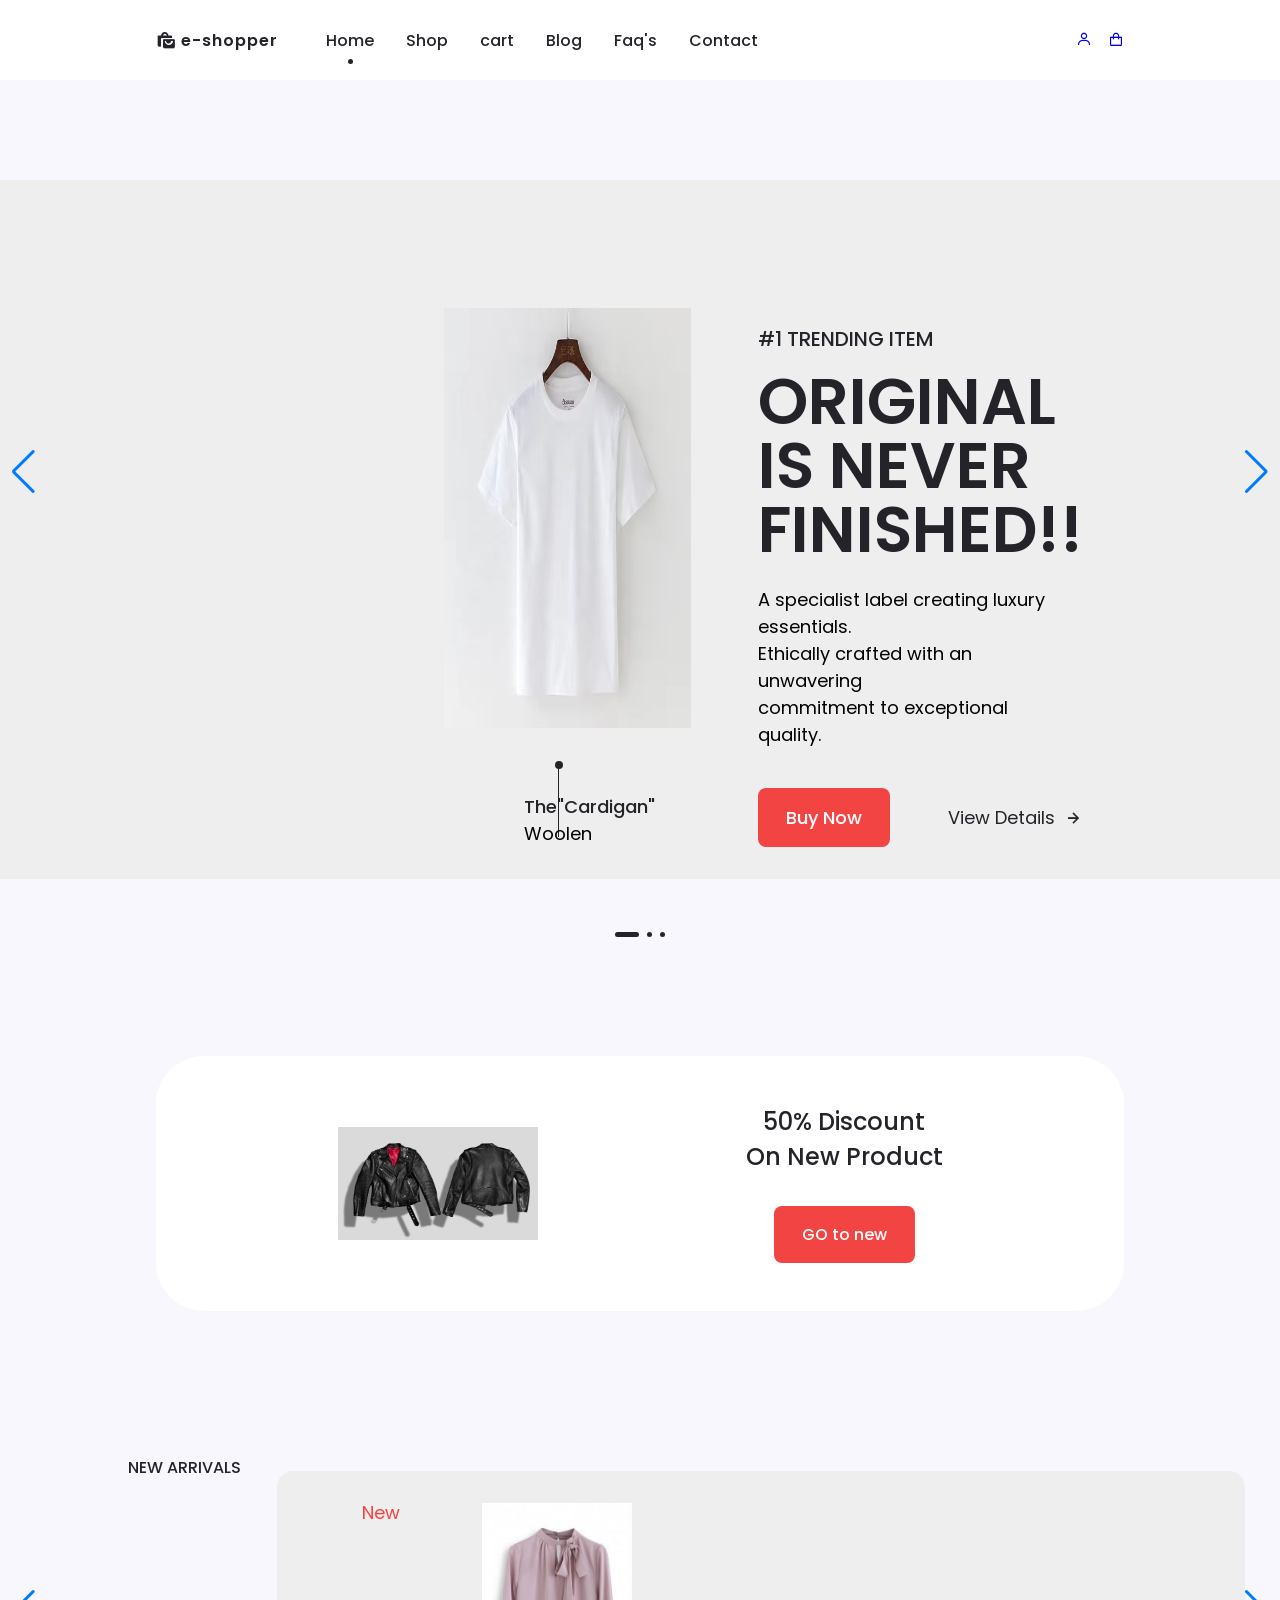
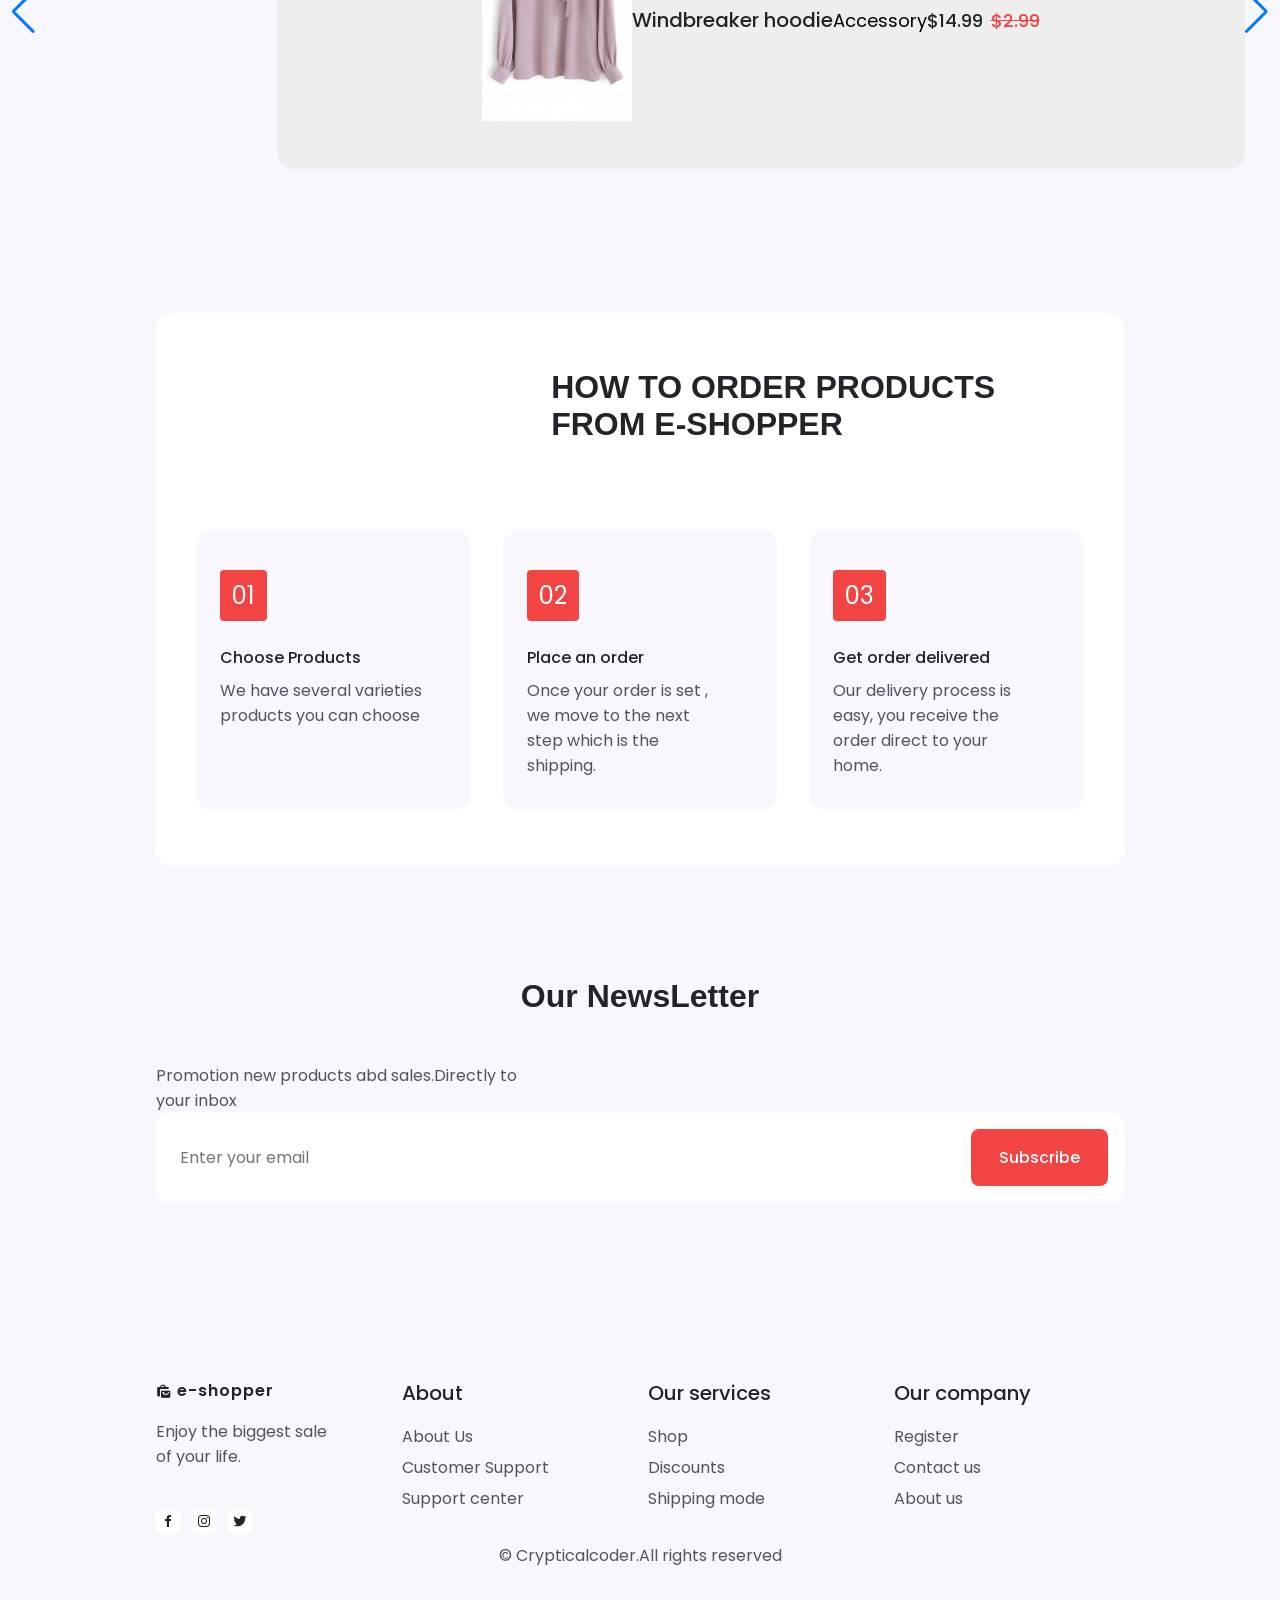
==== commit b2001ee4: "iniatil comment" ====
--- a/index.html
+++ b/index.html
@@ -61,13 +61,14 @@
                     </li>
                 </ul>
             </div>
-            <div class="nav__btns">
-                <div class="login__toggle" id="login-toggle">
-                    <i class="bx bx-user"></i>
+            <div class="nav__btns" id="login-button">
+                <div class="login__toggle" id="login-button">
+                    <a href="javascript:void(0)"><i class="bx bx-user"></i></a>
+                    
                 </div>
 
                 <div class="nav__Shop" id="cart-shop">
-                    <a href=""><i class="bx bx-shopping-bag"></i></a>
+                    <a href="javascript:void(0)"><i class="bx bx-shopping-bag"></i></a>
                 </div>
 
                 <div class="nav__toggle" id="nav-toggle">
@@ -78,7 +79,10 @@
         </nav>
     </header>
     <div class="cart" id="cart">
-       <i class="bx bx-x cart__close"></i>
+        
+       <i class="bx bx-x cart__close" id="cart-close"></i>
+
+       <a href="javascript:void(0)"><i class="bx bx-shopping-bag"></i></a>
        
        <h2 class="cart__title-center">My cart</h2>
 
@@ -178,7 +182,7 @@
     <!-- ++================LOGIN================ -->
     <div class="login" id="login">
             <i class="bx bx-x login__close" id="login-close"></i>
-            
+            <a href="javascript:void(0)"><i class="bx bx-user"></i></a>
             <h2 class="login__title-center">login</h2>
 
         <form action="" class="login__form grid">
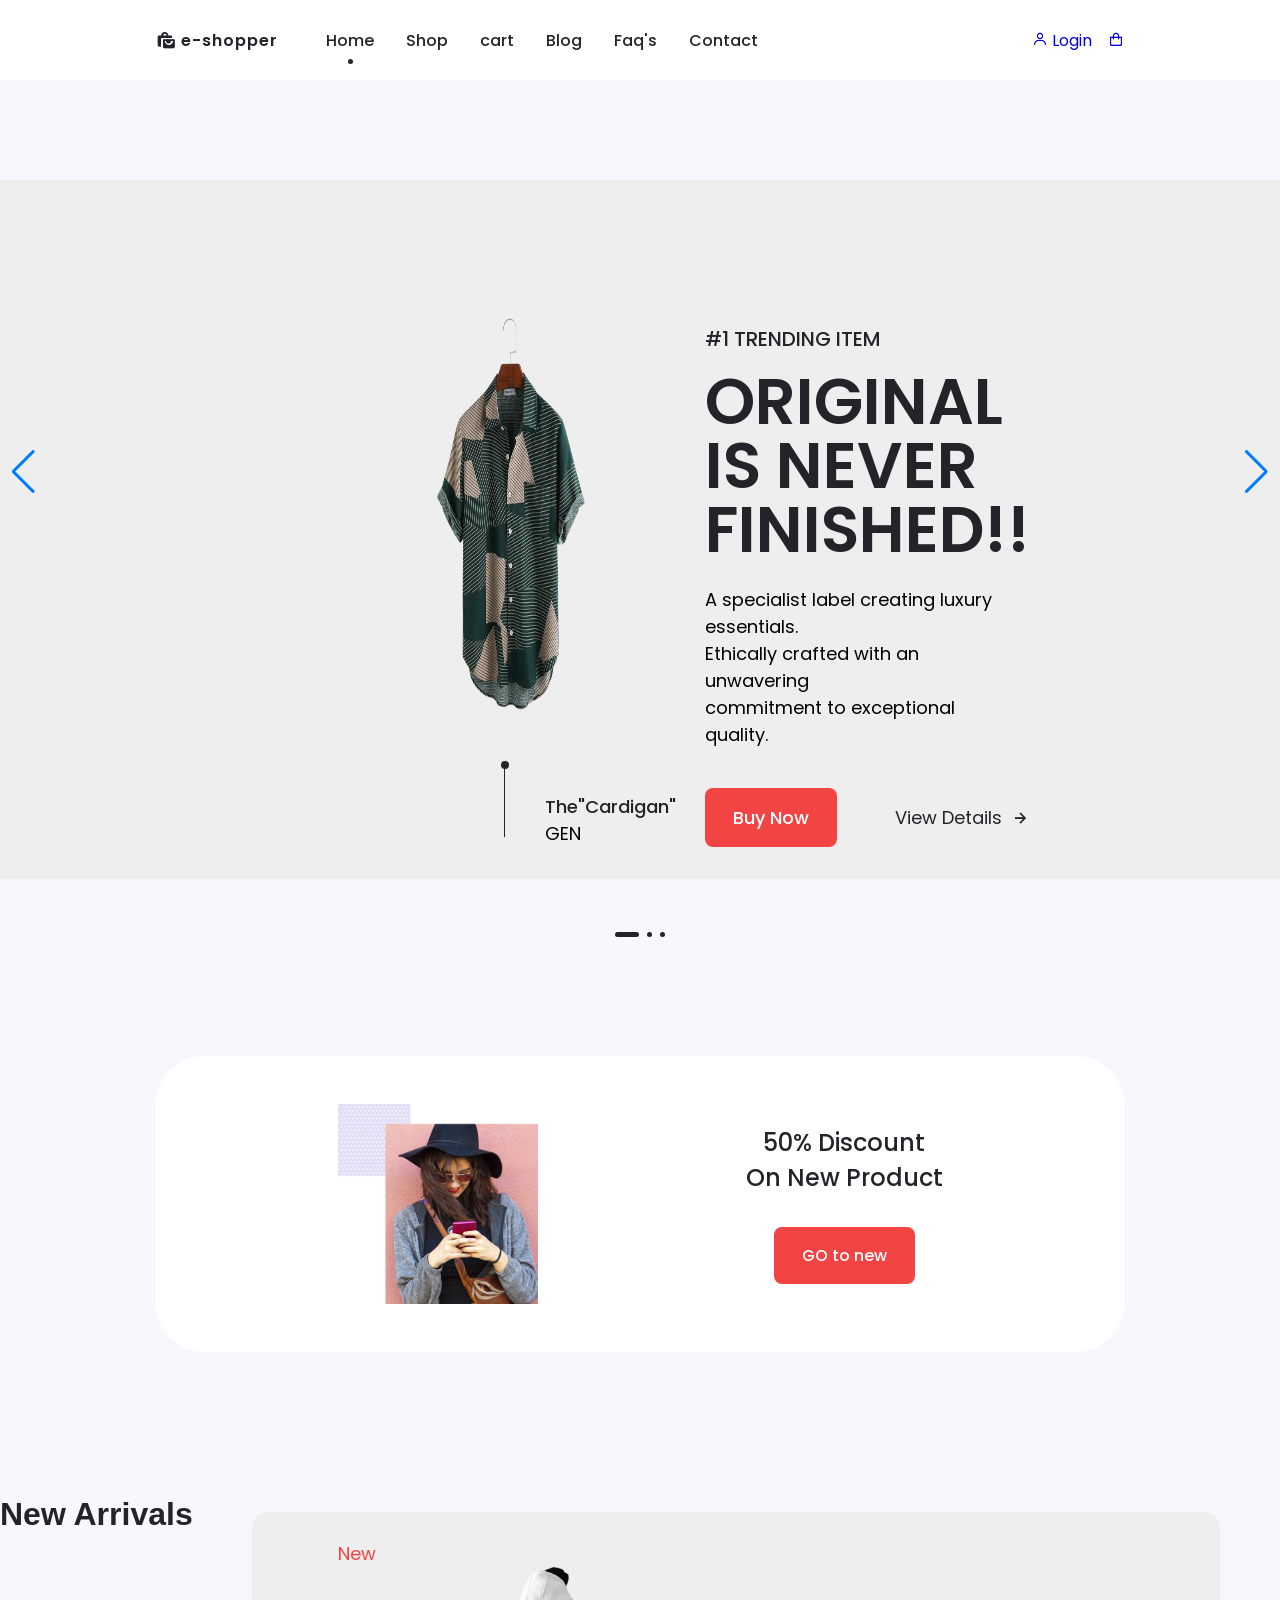
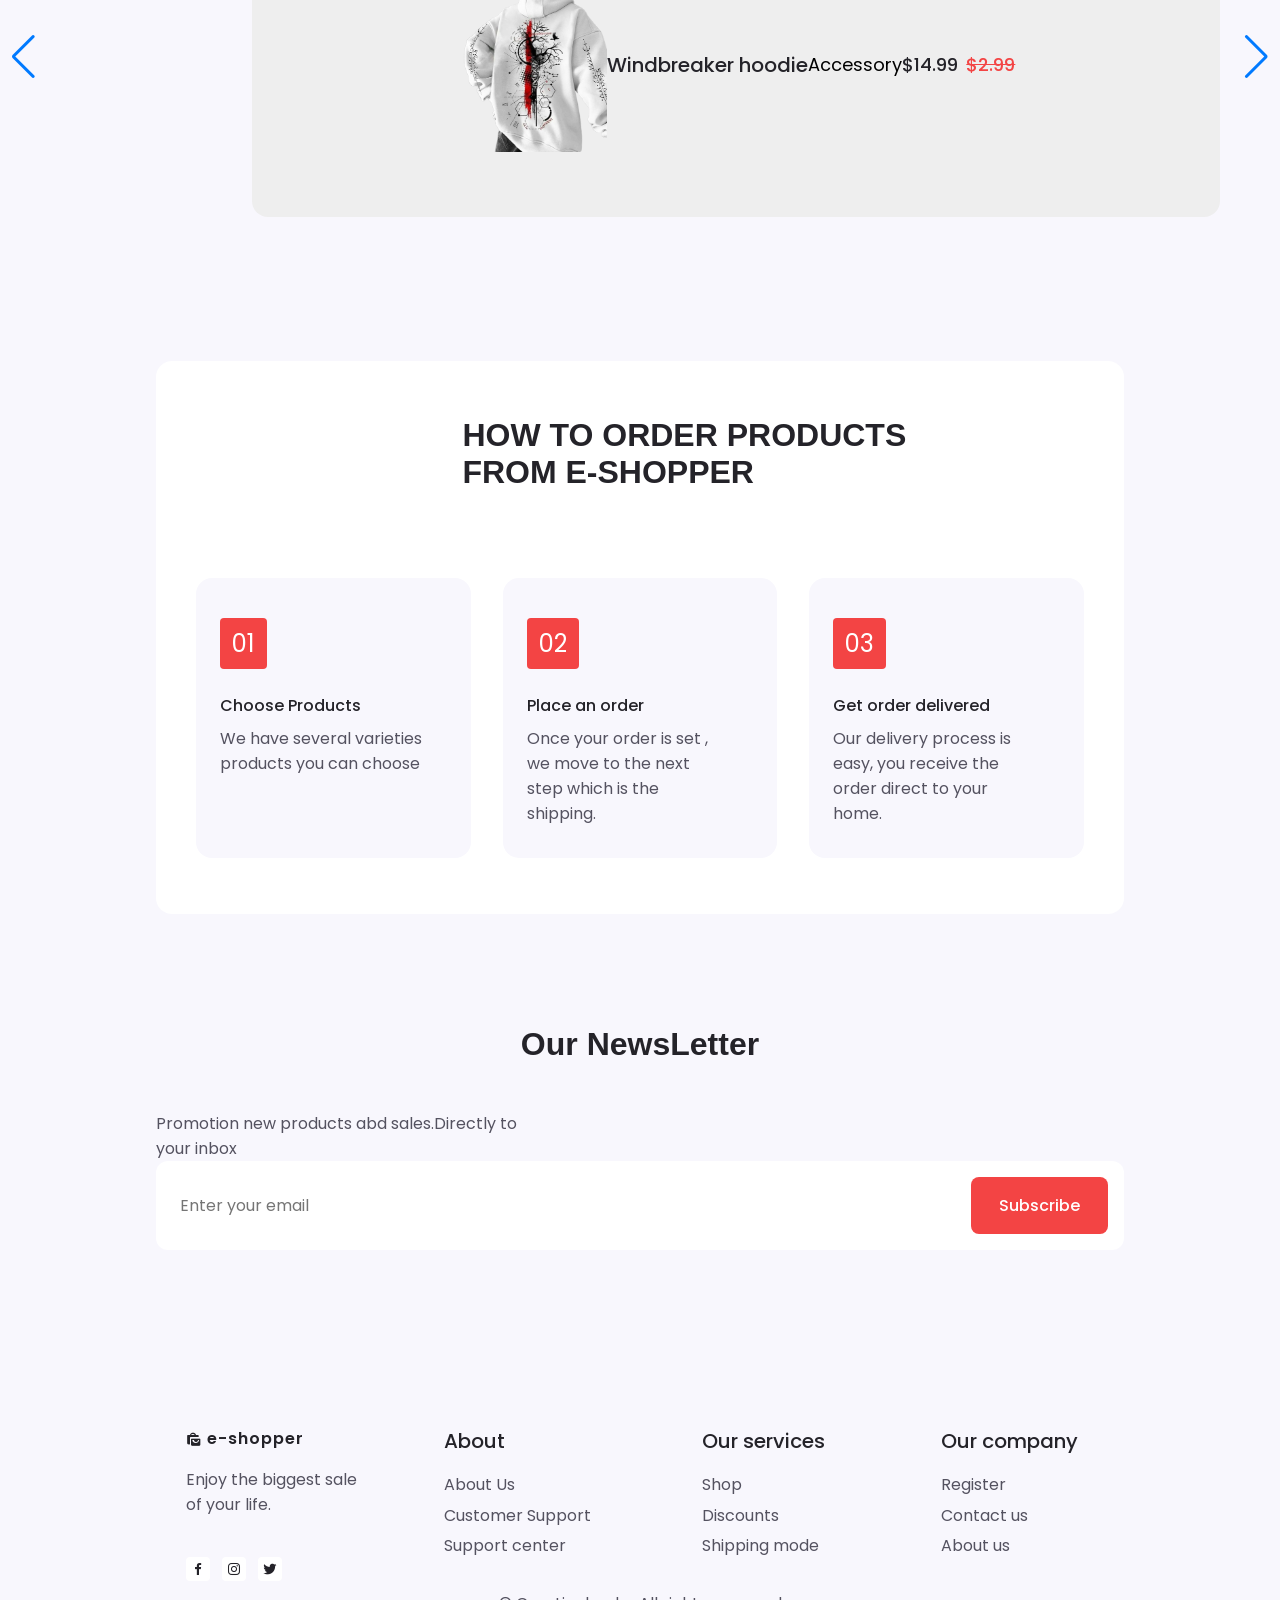
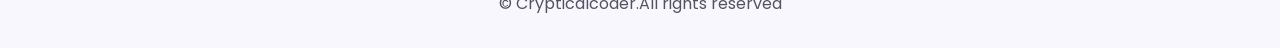
==== commit 59dd889d: "updastes" ====
--- a/index.html
+++ b/index.html
@@ -60,21 +60,23 @@
                         <a href="contact.html" class="nav__link ">Contact</a>
                     </li>
                 </ul>
-            </div>
-            <div class="nav__btns" id="login-button">
+
+                <div class="nav__close" id="nav-close">
+                    <i class="bx bx-x "></i>
+                </div>
+            </div>
+            <div class="nav__btns">
                 <div class="login__toggle" id="login-button">
-                    <a href="javascript:void(0)"><i class="bx bx-user"></i></a>
-                    
-                </div>
-
+                    <a href="javascript:void(0)"><i class="bx bx-user"></i> Login</a>
+                </div>
+            
                 <div class="nav__Shop" id="cart-shop">
                     <a href="javascript:void(0)"><i class="bx bx-shopping-bag"></i></a>
                 </div>
-
+            
                 <div class="nav__toggle" id="nav-toggle">
                     <i class="bx bx-grid-alt"></i>
                 </div>
-                
             </div>
         </nav>
     </header>
@@ -89,7 +91,7 @@
        <div class="cart__container">
             <article class="cart__card">
                 <div class="cart__box">
-                    <img src="./images/men-woolen-jackets.jpg" alt="" class="cart__img">
+                    <img src="./images/10-removebg-preview.png" alt="" class="cart__img">
                 </div>
 
                 <div class="cart__details">
@@ -117,7 +119,7 @@
 
             <article class="cart__card">
                 <div class="cart__box">
-                    <img src="./images/BlackZipHoodie.webp" alt="" class="cart__img">
+                    <img src="./images/11-removebg-preview.png" alt="" class="cart__img">
                 </div>
 
                 <div class="cart__details">
@@ -146,7 +148,7 @@
 
             <article class="cart__card">
                 <div class="cart__box">
-                    <img src="./images/men design shirt.webp" alt="" class="cart__img">
+                    <img src="./images/12-removebg-preview.png" alt="" class="cart__img">
                 </div>
 
                 <div class="cart__details">
@@ -182,7 +184,7 @@
     <!-- ++================LOGIN================ -->
     <div class="login" id="login">
             <i class="bx bx-x login__close" id="login-close"></i>
-            <a href="javascript:void(0)"><i class="bx bx-user"></i></a>
+            <a href=""><i class="bx bx-user"></i></a>
             <h2 class="login__title-center">login</h2>
 
         <form action="" class="login__form grid">
@@ -205,18 +207,20 @@
             </div>
         </form>
     </div>
+ 
+
     <main class="main">
         <div class="swiper">
             <div class="swiper-wrapper" style="margin-top: 20vh;">
                 <section class="swiper-slide">
                     <div class="home__content grind">
                         <div class="home__group">
-                            <img src="./images/HTB1djnRX1H2gK0jSZFEq6AqMpXa7.avif" alt="" class="home__img">
+                            <img src="./images/1-removebg-preview.png" alt="" class="home__img">
                             <div class="home__indicator"></div>
 
                             <div class="home__details-img">
-                                <h4 class="home__details-title "> The"Cardigan"</h4>
-                                  <span class="home__details-subtitle">Woolen</span>
+                               <h4 class="home__details-title "> The"Cardigan"</h4>
+                                  <span class="home__details-subtitle">GEN</span>
                             </div>
                         </div>
 
@@ -238,7 +242,7 @@
                 <section class="swiper-slide">
                 <div class="home__content grind">
                     <div class="home__group">
-                        <img src="./images/meri vali.png" alt="" class="home__img">
+                        <img src="./images/13-removebg-preview.png" alt="" class="home__img">
                         <div class="home__indicator"></div>
 
                         <div class="home__details-img">
@@ -265,8 +269,11 @@
             <section class="swiper-slide">
             <div class="home__content grind">
                 <div class="home__group">
-                    <img src="./images/meri vali.png" alt="" class="home__img">
-                    <div class="home__indicator"></div>
+                    <img src="./images/10-removebg-preview.png" alt="" class="home__img">
+                    <div class="home__indicator">
+                        
+                    </div>
+                    
 
                     <div class="home__details-img">
                  
@@ -318,7 +325,7 @@
         <!-- DISCOUNT -->
          <section class="discount section">
             <div class="discount__container  container grid">
-                <img src="./images/classic-black-leather-bikers-jacket-600nw-529695178.webp" alt="" class="discount__img">
+                <img src="./images/home_banner_4.png" alt="" class="discount__img">
 
                 <div class="discount__data">
                     <h2 class="discount__title">50% Discount <br> On New  Product</h2>
@@ -332,7 +339,7 @@
             <section class="new section">
                 <div class="swiper">
                     <div class="swiper-wrapper">
-                        <h2 class="section__title" style="margin-left: 10%;text-transform: uppercase; margin-bottom: 8%; size:5rem" >New Arrivals</h2>
+                        <h2 class="section__title" style=" font-size: xx-large;font-weight:bold;;" >New Arrivals</h2>
 
                         <div class="new__container container">
                             <div class="swiper new-swiper">
@@ -340,7 +347,7 @@
                                 <!-- NEW CONTENT 1 -->
                                 <div class="new__content  swiper-slide">
                                     <div class="new__tag">New</div>
-                                    <img src="./images/ladies-top-6.jpg" alt="" class="new__img">
+                                    <img src="./images/13-removebg-preview.png" alt="" class="new__img">
                                     <h3 class="new__title">Windbreaker hoodie</h3>
                                     <span class="new__subtitle">Accessory  <br></span>
             
@@ -356,8 +363,8 @@
                                  <!-- NEW CONTENT 2 -->
                                  <div class="new__content swiper-slide">
                                     <div class="new__tag">New</div>
-                                    <img src="./images/m_wp_6449bb824bc6559da5147080.webp" alt="" class="new__img">
-                                    <h3 class="new__title">Girl Hot Jacket</h3>
+                                    <img src="./images/4-removebg-preview.png" alt="" class="new__img">
+                                    <h3 class="new__title">BOY GEN-Z SHIRT </h3>
                                     <span class="new__subtitle">Accessory  <br></span>
             
                                     <div class="new__prices">
@@ -372,8 +379,8 @@
                                  <!-- NEW CONTENT 3 -->
                                  <div class="new__content swiper-slide">
                                     <div class="new__tag">New</div>
-                                    <img src="./images/printed-ladies-lower-500x500.webp" alt="" class="new__img">
-                                    <h3 class="new__title">Ladie Printed</h3>
+                                    <img src="./images/9-removebg-preview.png" alt="" class="new__img">
+                                    <h3 class="new__title"> Printed</h3>
                                     <span class="new__subtitle">Accessory  <br></span>
             
                                     <div class="new__prices">
@@ -388,8 +395,8 @@
                                  <!-- NEW CONTENT 4 -->
                                  <div  class="new__content swiper-slide">
                                     <div class="new__tag">New</div>
-                                    <img src="./images/Winter-Women-prime-S-Wool-Collar-Plush-Cotton-Jacket-Ladies-Pink-Coats.webp" alt="" class="new__img">
-                                    <h3 class="new__title">Girl coat</h3>
+                                    <img src="./images/4-removebg-preview.png" alt="" class="new__img">
+                                    <h3 class="new__title">HOT SHIRT</h3>
                                     <span class="new__subtitle">Accessory  <br></span>
             
                                     <div class="new__prices">
@@ -404,7 +411,7 @@
                                  <!-- NEW CONTENT 5 -->
                                  <div class="new__content swiper-slide">
                                     <div class="new__tag">New</div>
-                                    <img src="./images/men design shirt.webp" alt="" class="new__img">
+                                    <img src="./images/2-removebg-preview.png" alt="" class="new__img">
                                     <h3 class="new__title">Men shirt</h3>
                                     <span class="new__subtitle">Accessory  <br></span>
             
@@ -420,8 +427,8 @@
                                  <!-- NEW CONTENT 6 -->
                                  <div class="new__content swiper-slide">
                                     <div class="new__tag" >New</div>
-                                    <img src="./images/Winter-Women-prime-S-Wool-Collar-Plush-Cotton-Jacket-Ladies-Pink-Coats.webp" alt="" class="new__img">
-                                    <h3 class="new__title">Windbreaker Jacket</h3>
+                                    <img src="./images/12-removebg-preview.png" alt="" class="new__img">
+                                    <h3 class="new__title"> Jacket</h3>
                                     <span class="new__subtitle">Accessory  <br></span>
             
                                     <div class="new__prices">
@@ -468,7 +475,7 @@
          <!-- Steps -->
           <section class="steps section container">
             <div class="steps__bg">
-                <h2 class="section__tutle" style="margin-left: 40%;text-transform: uppercase; margin-bottom: 8%; font-size: xx-large;font-weight:bold;;">How to order products <br> from e-shopper</h2>
+                <h2 class="section__tutle" style="margin-left: 30%;text-transform: uppercase; margin-bottom: 8%; font-size: xx-large;font-weight:bold;;">How to order products <br> from e-shopper</h2>
 
                 <div class="steps__container grid">
                     <!-- STEP CARD  1 -->
--- a/style.css
+++ b/style.css
@@ -115,6 +115,10 @@
     text-align: center;
 }
 
+.breadcrumb__subtitle span {
+    color: var(--first-color);
+}
+
 /*============================layout================= */
 .container{
     max-width: 968px;
@@ -152,6 +156,7 @@
 }
 
 
+.nav__close,
 .login__toggle,
 .nav__logo,
 .nav__toggle,
@@ -205,8 +210,21 @@
     color: var(--first-color );
 }
 
+.nav__close{
+    font-size: 2rem;
+    position: absolute;
+    top: .9rem;
+    right: 1.25rem;
+    cursor:pointer;
+}
+
+.nav__close,
 .nav__toggle{
     display: none;
+}
+/* show menu  */
+.show-menu {
+    right: 0;
 }
 
 .active-link{
@@ -478,18 +496,21 @@
 
 /* ===========LOGIN======== */
 
-
+/* Add this to your CSS file */
 .login {
+    display: none;
     position: fixed;
-    background-color: var(--body-color);
-    z-index: var(--z-fixed);
-    width: 420px;
-    box-shadow: -2px 0 4px var(--shadow);
-    height: 100%;
-    top: 0;
-    right: -100%;
-    padding: 3.5rem 2rem;
-    transition: .4s;
+    top: 50%;
+    left: 50%;
+    transform: translate(-50%, -50%);
+    background: #fff;
+    padding: 20px;
+    z-index: 1000;
+    box-shadow: 0 2px 10px rgba(0, 0, 0, 0.1);
+}
+
+.login.active {
+    display: block;
 }
 
 .login__title-center{
@@ -660,7 +681,9 @@
 }
 
 .new__icon{
-    font-size: 1.25rem;
+    /* z-index: 9999; */
+    /* color: blue; */
+    font-size: 1.25rem; 
 
 }
 
@@ -748,11 +771,11 @@
 .footer {
     position: relative;
     overflow: hidden;
-}
+} 
 
 .footer__content {
     grid-template-columns: repeat(4,1fr);
-    justify-content: center;
+    justify-items: center;
     column-gap: 1rem;
 }
 
@@ -862,4 +885,377 @@
 ::-webkit--scrollbar-thumb{
     background: var(--scroll-thumb-color);
     border-radius: .5rem;
+}
+
+
+
+/* for large devies
+@media screen and (max-width: 1200px) {
+    .home__imgs{
+        height:400px
+    }
+} */
+
+/* @media screen and (max-width: 992px) {
+    .container {
+        margin-left: var(--mb-1-5);
+        margin-right: var(--mb-1-5);
+    }
+
+    .section__title{
+        font-size: var(--h2-font-size);
+        margin-bottom: var(--mb-2);
+    }
+    .home__content {
+        padding: 8rem 0 2rem;
+    }
+
+    .home__img {
+        height: 300px;
+        transform: translateY(0);
+    }
+
+    .home__indicator {
+        bottom: initial;
+        left: initial;
+        top: 7rem;
+        right: 2rem;
+    }
+
+    .home__indicator::after {
+        top: -3rem;
+        height: 48px;
+    }
+
+    .home__details-img{
+        right: .5rem;
+        bottom:initial;
+    }
+
+    .home__description {
+        padding-right: 0;
+    }
+
+
+    .swiper-pagination {
+        margin-top: var(--mb-2);
+    } 
+
+    .discount__container {
+        column-gap: 3rem;
+    }
+
+    .new__content{
+        width: 242px;
+        padding: 2rem 0 1.5rem 0;
+    }
+
+    .new__img {
+        width: 120px;
+    }
+
+    .new__img,
+    .new__subtitile {
+        margin-bottom: var(--mb-0-5);
+    }
+
+    .new__title{ 
+        font-size: var(--normal-font-size);
+    }
+
+    .steps__bg{
+        padding: 3rem 2rem 2rem;
+    }
+
+    .steps__container {
+        grid-template-columns: repeat(2,1fr);
+        row-gap: 2rem  ;
+    }
+} 
+
+
+/* for medium devies */
+
+/* @media screen and (max-width:767px) {
+    body {
+        margin: var(--header-height) 0 0 0;
+    }
+    .section {
+        pad: 4.5rem 0 2rem;
+    }
+    
+    .nav {
+        height: var(--header-height);
+    }
+
+    .nav__menu {
+        position: fixed;
+        background-color: var(--body-color);
+        top: 0;
+        right: -100;
+        width: 100%;
+        height: 100%;
+        padding: 6rem 2rem 3.5rem; 
+    } */
+
+
+    /* .new__list {
+        flex-direction: column;
+        row-gap: 2rem;
+    }
+    .nav__toggle,
+    .nav__close {
+        display: block;
+
+    }
+    .home__content {
+        padding: 0;
+        grid-template-columns: 1fr;
+        row-gap: 1rem;
+    }
+} */ 
+
+
+/* =======Shop-page==== */
+
+.shop__conatiner  {
+    column-gap: 1.8rem;
+    grid-template-columns: 1.7fr 3.3fr;
+}
+
+   
+.slidebar {
+    padding: 1.8rem;
+    background-color: var(--container-color);
+    border-radius: 1rem;
+}
+
+
+.filter__title {
+    font-size: var(--h3-font-size);
+    text-transform: uppercase;
+}
+
+.fliter__subtitle {
+    margin: 1.25rem 0 var(--mb-0-5);
+    font-size: var(--normal-font-size);
+}
+
+.filter {
+    display: flex;
+    align-items: center;
+    margin-bottom: var(--mb-0-5);
+    color: var(--text-color);
+}
+
+.filter p {
+    flex: 1;
+
+}
+
+.filter input {
+    margin-right: var(--mb-0-75);
+    cursor: pointer;
+}
+
+.shop__items {
+    grid-template-columns: repeat(2,1fr);
+    gap: 1.6em; ;
+}
+
+.shop__content {
+    text-transform: uppercase;
+    position: relative;
+    background-color: var(--container-color);
+    padding: 2rem 0;
+    border-radius: 1rem;
+    text-align: center;
+}
+
+.shop__img{
+    width: 150px;
+    margin-bottom: var(--mb-1);
+}
+
+
+
+.shop__tag {
+    position: absolute;
+    top: 8%;
+    left: 8%;
+    background-color: var(--first-color);
+    color: #fff;
+    padding: .25rem .5rem;
+    border-radius: .25rem;
+}
+
+.shop__title {
+    font-size: var(--h3-font-size);
+    font-weight: var(--font-medium);
+} 
+
+.shop__subtitle {
+    display: block;
+    /* font-size: var(--small-font-size); */
+    margin-bottom: var(--mb-1);
+}
+
+.shop__prices {
+    display: inline-flex;
+    align-items: center;
+    column-gap: .5rem;
+}
+.shop__price {
+    font-weight: var(--font-medium);
+    color: var(--title-color);
+}
+
+.shop__discount {
+    color: var(--title-color);
+    /* font-size: var(--smaller-font-size); */
+    text-decoration: line-through;
+    font-weight: var(--font-medium);
+}
+
+.shop__button {
+    display: inline-flex;
+    padding: .5rem;
+    border-radius: .25rem .25rem .75rem .25rem;
+}
+
+/* ==========PAGNITATION============== */
+
+.pagination {
+    display: flex;
+    align-items: center;
+    justify-content: end;
+    column-gap: .8rem;
+    margin-top: v ar(--mb-2-5);
+    font-size: var(--normal-font-size);
+}
+.pagination span {
+    width: 2.2rem;
+    height: 2.2rem;
+    line-height: 36px;
+    text-align: center;
+    border-radius: 50%;
+    cursor: pointer;
+}
+
+.pagination .current {
+    background-color: var(--title-color);
+    color: #fff;
+}
+
+
+.pagination__icon {
+    font-size: var(--h2-font-size);
+}
+/* Blog Section */
+
+.blog__container {
+    row-gap: 1.8rem;
+}
+
+.blog__post {
+    grid-template-columns: .8fr 1.2fr;
+    column-gap: 2rem;
+    align-items: center;
+    background-color: var(--container-color);
+    border-radius: 1.25rem;
+    padding: 1.4rem;
+}
+
+.blog__img {
+    border-radius: .8rem;
+}
+
+.blog__details {
+    /* font-size: var(--small-font-size); */
+    text-align: center;
+    margin-bottom: var(--mb-1);
+}
+
+.blog__title {
+    font-size: var(--h3-font-size);
+    font-weight: var(--font-medium);
+    margin-bottom: var(--mb-0-5);
+}
+
+.blog__date {
+    color: var(--title-color);
+    margin-bottom: var(--mb-0-75);
+}
+
+.read__more {
+    text-align: right;
+} 
+
+/* ========FAQ PAGE================ */
+.question__container{
+    grid-template-columns: repeat(2,1fr);
+    gap: 1.5rem;
+}
+
+
+.questions__group {
+    display: grid;
+    row-gap: 2rem;
+}
+
+.question__item {
+    background-color: var(--container-color);
+    border-radius: .25rem ;
+}
+
+.question__item-title {
+    font-weight: var(--font-medium);
+    font-size: var(--font-medium);
+}
+
+.question__icon {
+    font-size: 1.25rem;
+    color: var(--title-color);
+}
+
+.question__description{
+    /* font-size: var(--small-font-size); */
+    padding: 0 3.5rem 2.25rem 2.75rem;
+}
+
+.question__header {
+    display: flex;
+    align-items: center;
+    column-gap: .5rem;
+    cursor: pointer;
+    padding: 1rem ;
+}
+
+
+.questions__content {
+    overflow: hidden;
+    height: 0;
+}
+
+.question__item,
+.question__header,
+.question__item-title,
+.question__icon,
+.question__description,
+.questions__content {
+    transition: .3s;
+}
+
+
+/* =====ROATATE icon,color of title and backgorund  */
+
+.accordion-open .question__header,
+.accordion-open .questions__content {
+    background-color: var(--first-color);
+}
+
+.accordion-open .question__item-title,
+.accordion-open .question__description,
+.accordion-open .question__icon {
+    color: #fff;
 }
